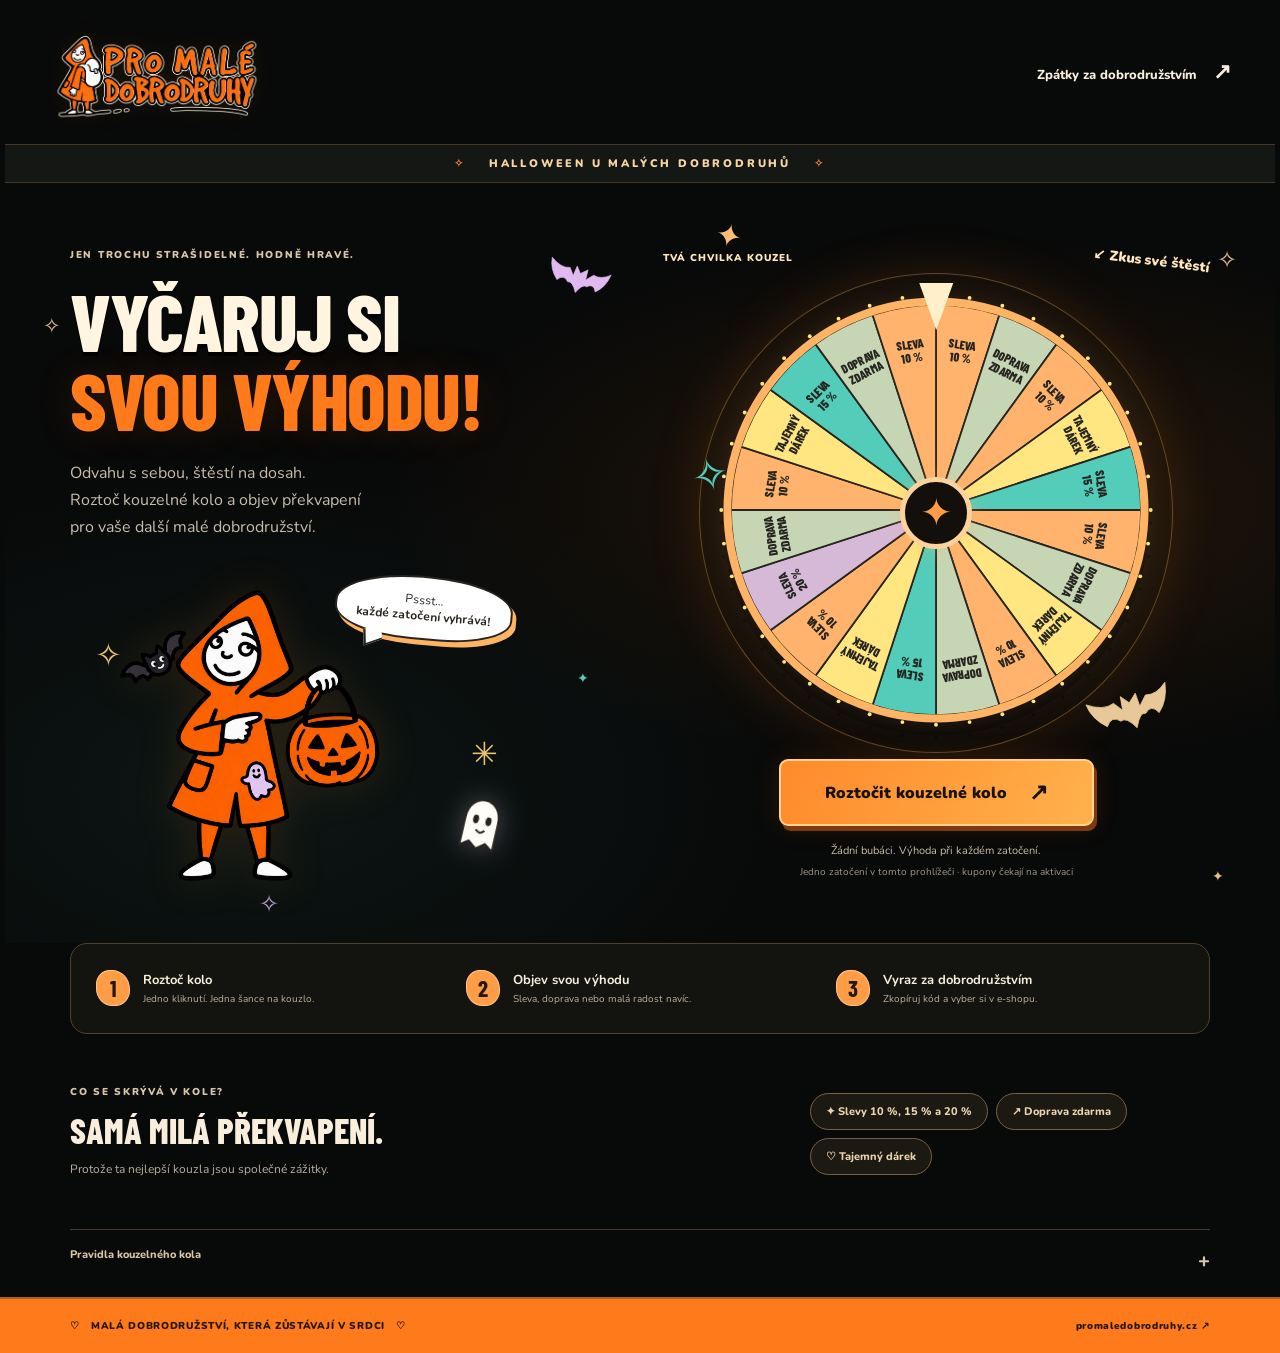
==== index.html @ 4b4ae905 "Publish Halloween wheel with fixed reward codes and midnight design" ====
<!doctype html><html lang="cs"><head><meta charset="utf-8"><meta name="viewport" content="width=device-width,initial-scale=1"><meta name="theme-color" content="#ff7a1a"><title>Halloweenské kolo | Pro malé dobrodruhy</title><meta name="description" content="Malé zatočení, velké dobrodružství. Vyzkoušejte halloweenské kolo pro malé dobrodruhy."><link rel="stylesheet" href="style.css"></head><body>
<svg width="0" height="0" class="symbols" aria-hidden="true"><defs><symbol id="pumpkin" viewBox="0 0 160 140"><path d="M78 29q-8-19 6-24l10 6-9 21" fill="#7dbf6a"/><path d="M80 35C12 4-14 119 49 128q30 15 63-1c67-15 41-124-32-92Z" fill="#ff7a1a"/><path d="M65 34c-30 13-29 76-8 94M93 34c27 15 28 75 9 94M78 34v96" fill="none"/><path d="m35 73 15-18 9 22Zm64 4 13-22 13 18ZM47 94l18 7 12-9 13 10 22-8q-29 40-65 0Z" fill="#252420" stroke-width="3"/></symbol><symbol id="bat" viewBox="0 0 120 65"><path d="M7 9q20 14 35 8l9 12 2-18 9 11 11-10 1 18 11-12q14 4 29-9-3 23-18 36-7-14-17-4-7-4-16 15-10-18-18-14-10-11-19 2Q9 29 7 9Z" fill="currentColor" stroke="currentColor"/></symbol><symbol id="ghost" viewBox="0 0 100 120"><path d="M16 106V49C16-7 84-7 84 49v57l-17-12-17 13-17-13Z" fill="#fffdf7"/><ellipse cx="38" cy="48" rx="4" ry="7" fill="#24231f"/><ellipse cx="64" cy="48" rx="4" ry="7" fill="#24231f"/><path d="M42 69q10 10 18-1" fill="none"/></symbol></defs></svg>
<header><a class="brand" href="#" aria-label="Pro malé dobrodruhy"><img class="brand-logo" src="logo-transparent.png" alt="Pro malé dobrodruhy" width="368" height="180"></a><a class="shop-link" href="https://www.promaledobrodruhy.cz/" target="_blank" rel="noopener">Zpátky za dobrodružstvím <span>↗</span></a></header>
<main><div class="season"><span>✧</span> HALLOWEEN U MALÝCH DOBRODRUHŮ <span>✧</span></div><section class="hero"><div class="midnight-stars" aria-hidden="true"><span>✧</span><span>✦</span><span>✧</span><span>✦</span><span>✧</span></div><div class="intro"><div class="eyebrow">JEN TROCHU STRAŠIDELNÉ. HODNĚ HRAVÉ.</div><h1>Vyčaruj si<br><span>svou výhodu!</span><svg class="bat title-bat"><use href="#bat"/></svg></h1><p class="lead">Odvahu s sebou, štěstí na dosah.<br>Roztoč kouzelné kolo a objev překvapení<br class="desktop"> pro vaše další malé dobrodružství.</p><div class="mascot-scene halloween-scene"><div class="speech">Pssst…<br><b>každé zatočení vyhrává!</b></div><img class="mascot halloween" src="dobrodruh-halloween.png" alt="Halloweenský dobrodruh v oranžovém kabátku se špičatou kapucí, dýňovou lucernou a malým netopýrem"><svg class="pumpkin p1"><use href="#pumpkin"/></svg><svg class="ghost"><use href="#ghost"/></svg><span class="spark s1">✧</span><span class="spark s2">✳</span></div></div>
<div class="game"><div class="game-top"><span>TVÁ CHVILKA KOUZEL</span><span>↙ Zkus své štěstí</span></div><div class="wheel-wrap"><div class="pointer" aria-hidden="true"></div><svg id="wheel" viewBox="0 0 500 500" role="img" aria-label="Kolo výhod: sleva 10 procent, doprava zdarma, tajemný dárek, sleva 15 procent a sleva 20 procent"></svg><div class="hub" aria-hidden="true">✦</div><svg class="bat wheel-bat"><use href="#bat"/></svg></div><button id="spin" class="primary">Roztočit kouzelné kolo <span>↗</span></button><button id="view-result" class="view-result" hidden>Zobrazit mou výhodu a kód ↗</button><p class="game-note">Žádní bubáci. Výhoda při každém zatočení.</p><p class="demo-label">Jedno zatočení v tomto prohlížeči · kupony čekají na aktivaci</p></div></section>
<section class="steps" aria-label="Jak to funguje"><div><span class="number">1</span><p><b>Roztoč kolo</b><br>Jedno kliknutí. Jedna šance na kouzlo.</p></div><div><span class="number">2</span><p><b>Objev svou výhodu</b><br>Sleva, doprava nebo malá radost navíc.</p></div><div><span class="number">3</span><p><b>Vyraz za dobrodružstvím</b><br>Zkopíruj kód a vyber si v e-shopu.</p></div></section>
<section class="details"><div><span class="eyebrow">CO SE SKRÝVÁ V KOLE?</span><h2>Samá milá překvapení.</h2><p>Protože ta nejlepší kouzla jsou společné zážitky.</p></div><div class="rewards"><span>✦ Slevy 10 %, 15 % a 20 %</span><span>↗ Doprava zdarma</span><span>♡ Tajemný dárek</span></div></section><details><summary>Pravidla kouzelného kola <span>+</span></summary><div class="rules"><p>Toto je funkční ukázka připravované kampaně. Ukázkové kódy nejsou aktivované v e-shopu. Každá výhoda má jeden pevný kód společný pro všechny, kteří ji vytočí. Po zatočení se kolo uzamkne v tomto prohlížeči. Vymazání dat nebo jiný prohlížeč tento limit obejde; pro limit na příjemce emailu je nutné napojit jedinečné pozvánky.</p><p>Navržená akce: losování 31. 10. 2026, uplatnění do 2. 11. 2026, 23:59 (čas v Praze). Sleva 10 % od 800 Kč (šance 35 %), doprava od 700 Kč (25 %), dárek od 1 000 Kč (20 %), sleva 15 % od 1 200 Kč (15 %), sleva 20 % od 1 500 Kč s maximální slevou 500 Kč (5 %). Výhody nelze kombinovat. Podmínky a dostupnost dárku je nutné před spuštěním potvrdit.</p></div></details></main>
<footer><span>♡ &nbsp; MALÁ DOBRODRUŽSTVÍ, KTERÁ ZŮSTÁVAJÍ V SRDCI &nbsp; ♡</span><a href="https://www.promaledobrodruhy.cz/" target="_blank" rel="noopener">promaledobrodruhy.cz ↗</a></footer>
<dialog id="result"><button id="close" class="close" aria-label="Zavřít">×</button><span class="eyebrow">ABRAKADABRA… JE TO TVOJE!</span><h2 id="result-title"></h2><p id="condition"></p><div class="code-box"><span id="code"></span><button id="copy">Zkopírovat</button></div><p id="copy-status" role="status"></p><a class="primary" href="https://www.promaledobrodruhy.cz/" target="_blank" rel="noopener">Vybrat si dobrodružství ↗</a><p class="modal-note">Pevný kód · před uplatněním musí být aktivován v e-shopu.<br>Navržená platnost do 2. 11. 2026, 23:59.</p></dialog><script src="app.js"></script></body></html>
---- style.css ----
@import url('https://fonts.googleapis.com/css2?family=Barlow+Condensed:wght@600;700;800;900&family=Nunito:wght@400;600;700;800;900&display=swap');
:root{--ink:#262520;--orange:#ff7a1a;--cream:#fffdf7;--green:#c6d6b5}*{box-sizing:border-box}body{margin:0;background:var(--cream);color:var(--ink);font-family:Nunito,Arial,sans-serif}a{color:inherit;text-decoration:none}button{font:inherit;cursor:pointer}button:focus-visible,a:focus-visible,summary:focus-visible{outline:3px solid #40868c;outline-offset:5px}header{max-width:1270px;margin:auto;padding:25px 44px;display:flex;justify-content:space-between;align-items:center}.brand{display:flex;gap:10px;align-items:center;font:900 25px/.92 'Barlow Condensed',sans-serif;letter-spacing:.4px}.brand>img{width:43px;height:65px;object-fit:cover;mix-blend-mode:multiply}.brand-line{display:block;font:700 7px Nunito;letter-spacing:1.2px;margin-top:9px}.shop-link{font-size:13px;font-weight:800}.shop-link span{font-size:22px;padding-left:12px}.season{border-top:1.5px solid var(--ink);border-bottom:1.5px solid var(--ink);text-align:center;padding:11px;font-size:11px;letter-spacing:2px;font-weight:900;background:#f8f1dc}.season span{color:#d97423;margin:0 17px}main{max-width:1270px;margin:auto}.hero{display:grid;grid-template-columns:1fr 1fr;gap:45px;padding:58px 65px 25px}.eyebrow{font-size:10px;letter-spacing:1.7px;font-weight:900}h1{font:800 clamp(52px,5.9vw,80px)/.98 'Barlow Condensed',Impact,sans-serif;text-transform:uppercase;letter-spacing:-1.5px;margin:18px 0 22px;position:relative}h1>span{color:var(--orange)}.lead{font-size:16px;line-height:1.7;color:#625e54}.bat{width:90px;height:50px;color:var(--ink)}.title-bat{position:absolute;right:6px;top:-26px;transform:rotate(17deg);width:69px}.mascot-scene{height:270px;position:relative;max-width:440px}.mascot{position:absolute;left:65px;bottom:0;width:235px;mix-blend-mode:multiply}.speech{position:absolute;right:-4px;top:6px;z-index:1;background:white;border:2px solid var(--ink);padding:14px 20px;border-radius:48% 48% 40% 44%;font-size:12px;transform:rotate(5deg);text-align:center}.speech:after{content:'';position:absolute;width:14px;height:17px;border-left:2px solid;border-bottom:2px solid;bottom:-10px;left:30px;background:white;transform:skew(-25deg) rotate(-30deg)}.pumpkin{stroke:var(--ink);stroke-width:5;stroke-linejoin:round;stroke-linecap:round}.p1{position:absolute;width:100px;height:95px;bottom:5px;left:10px;transform:rotate(-9deg)}.ghost{position:absolute;right:9px;bottom:25px;width:67px;height:84px;stroke:var(--ink);stroke-width:4;transform:rotate(13deg)}.spark{position:absolute;font-size:32px}.s1{left:25px;top:25px;color:#b57428}.s2{right:12px;top:115px;color:#819c64}.game{position:relative;text-align:center;padding-top:3px}.game-top{display:flex;justify-content:space-between;font-size:10px;letter-spacing:1px;font-weight:900}.game-top span:last-child{font-size:14px;letter-spacing:0;transform:rotate(7deg)}.wheel-wrap{position:relative;width:min(100%,440px);margin:20px auto 23px;aspect-ratio:1}#wheel{width:100%;height:100%;filter:drop-shadow(0 8px 0 #26252018);transition:transform 5s cubic-bezier(.13,.65,.14,1)}.pointer{position:absolute;top:-7px;left:calc(50% - 17px);width:34px;height:47px;background:var(--ink);clip-path:polygon(0 0,100% 0,50% 100%);z-index:3}.hub{position:absolute;left:calc(50% - 36px);top:calc(50% - 36px);width:72px;height:72px;background:var(--cream);border:5px solid var(--ink);border-radius:50%;display:grid;place-items:center;font-size:39px;box-shadow:0 3px 0 #26252033}.wheel-bat{position:absolute;bottom:0;right:-20px;width:92px;transform:rotate(-16deg)}.primary{display:flex;align-items:center;justify-content:center;gap:22px;background:var(--orange);border:2px solid var(--ink);border-radius:9px;box-shadow:3px 4px 0 var(--ink);padding:16px 24px;font-weight:900;font-size:16px;transition:transform .15s,box-shadow .15s}.game>.primary{margin:auto;min-width:315px}.primary:hover{transform:translate(-1px,-2px);box-shadow:4px 6px 0 var(--ink)}.primary:disabled{opacity:.7;cursor:wait}.primary span{font-size:23px}.game-note{font-size:11px;margin:17px 0 7px;color:#686256}.demo-label{font-size:10px;color:#857d6d;margin:0}.steps{display:grid;grid-template-columns:repeat(3,1fr);border-top:1.5px dashed #bab19c;border-bottom:1.5px dashed #bab19c;margin:30px 65px 0;padding:25px 0;gap:22px}.steps>div{display:flex;align-items:center;gap:13px}.number{width:34px;height:36px;flex-shrink:0;background:#f6e6b6;border:1.7px solid var(--ink);border-radius:40% 53% 43% 48%;display:grid;place-items:center;font:700 23px 'Barlow Condensed'}.steps p{font-size:10px;line-height:1.7;margin:0;color:#6c6558}.steps b{font-size:13px;color:var(--ink)}.details{display:flex;align-items:center;justify-content:space-between;gap:30px;padding:40px 65px 30px}h2{font:800 35px/1.1 'Barlow Condensed',sans-serif;margin:10px 0;text-transform:uppercase}.details p{font-size:12px;color:#766c5d}.rewards{display:flex;flex-wrap:wrap;gap:8px;max-width:400px}.rewards span{border:1.5px solid #d5ccba;border-radius:30px;padding:10px 15px;font-size:11px;font-weight:800;background:#f8f2e5}details{margin:0 65px 35px;border-top:1px solid #ddd4c3}summary{padding-top:17px;font-size:11px;cursor:pointer;font-weight:800;list-style:none}summary span{float:right;font-size:20px}.rules{font-size:12px;line-height:1.8;max-width:950px;color:#686052}.text-button{background:none;border:0;padding:0;text-decoration:underline;font-size:12px;color:var(--ink)}footer{background:var(--orange);border-top:2px solid var(--ink);padding:20px max(25px,calc((100vw - 1140px)/2));display:flex;justify-content:space-between;gap:25px;font-size:10px;font-weight:900;letter-spacing:.7px}.symbols{position:absolute}dialog{width:min(92vw,490px);background:var(--cream);border:3px solid var(--ink);border-radius:20px;box-shadow:7px 8px 0 var(--orange);text-align:center;padding:45px 28px 25px;color:var(--ink)}dialog::backdrop{background:#262520aa;backdrop-filter:blur(4px)}.close{position:absolute;right:15px;top:9px;border:0;background:none;font-size:29px}dialog h2{font-size:46px;color:#d65e13}dialog p{font-size:13px;line-height:1.6}.code-box{display:flex;gap:8px;align-items:center;justify-content:space-between;border:2px dashed #9d947e;background:#f5ecd8;padding:14px;border-radius:8px;margin-top:20px}#code{font-weight:900;font-size:16px;letter-spacing:.5px}.code-box button{border:0;background:var(--ink);color:white;padding:9px;border-radius:5px;font-size:11px}#copy-status{min-height:20px;font-size:11px}dialog .primary{font-size:14px}.modal-note{color:#8b806e;font-size:10px!important;margin:19px 0 0}@media(prefers-reduced-motion:reduce){#wheel{transition-duration:.1s}*{scroll-behavior:auto}}@media(min-width:1450px){.hero{padding-top:70px}}@media(max-width:800px){header{padding:18px 20px}.brand{font-size:21px}.shop-link{font-size:10px;max-width:120px;text-align:right}.season{font-size:8px;letter-spacing:1px}.season span{margin:0 7px}.hero{grid-template-columns:1fr;padding:34px 23px 15px;gap:10px}.intro{text-align:center}.eyebrow{font-size:9px}h1{font-size:62px;max-width:400px;margin:17px auto}.title-bat{right:-2px}.lead{font-size:14px}.mascot-scene{height:190px;width:300px;margin:auto}.mascot{width:170px;left:55px}.speech{font-size:9px;padding:12px;right:-7px;top:2px}.p1{width:72px;height:70px;left:16px}.ghost{width:47px;height:60px;right:10px;bottom:10px}.s1{font-size:25px;left:20px;top:20px}.s2{top:110px;font-size:22px}.game{max-width:460px;width:100%;margin:auto;padding-top:20px}.wheel-wrap{max-width:370px;margin-top:23px}.game-top{font-size:9px}.wheel-bat{right:-4px;width:70px}.game>.primary{min-width:0;width:90%;font-size:14px}.steps{margin:30px 23px 0;grid-template-columns:1fr;gap:20px;padding:25px 12px}.steps p{font-size:12px}.steps b{font-size:14px}.details{padding:30px 25px;display:block}.rewards{margin-top:20px}details{margin:0 25px 30px}footer{display:block;text-align:center;font-size:9px;line-height:1.8}footer a{display:block;margin-top:10px}}

/* Halloween after dark */
:root{--ink:#f8eedb;--cream:#101010;--orange:#ff7a1a}
body{background:#101010;color:#f8eedb}header{background:#101010}.brand>img{mix-blend-mode:normal;border-radius:8px;background:white}.brand-line{color:#b7ad9d}.season{background:#1c1813;border-color:#50402d;color:#f8d6a1}.lead{color:#c8bdab}.bat{color:#e8c896}.eyebrow{color:#d7c6aa}.hero{position:relative}.intro h1{color:#fff5e1}.title-bat{color:#dfb9ef}.mascot{mix-blend-mode:normal;border-radius:48%;background:#fffdf7}.speech{color:#28231d;border-color:#28231d}.ghost{stroke:#28231d}.spark{color:#e9c471}.primary{color:#19130d;border-color:#ffb465;box-shadow:3px 4px 0 #7d3d13}.primary:hover{box-shadow:4px 6px 0 #7d3d13}.primary:disabled{background:#3b3026;color:#e8cbaa;border-color:#74604d;box-shadow:none;cursor:default;opacity:1;font-size:13px}.pointer{background:#fff0cb;filter:drop-shadow(0 3px 2px black)}.hub{background:#201a13;border-color:#ffd19b;color:#ff9d46}.game-note{color:#c9bba6}.demo-label{color:#9f968a}.steps{border-color:#554b3e}.steps p{color:#bcb09d}.steps b{color:#f8eedb}.number{background:#342516;border-color:#a87a43;color:#ffb66e}.details p{color:#baae9b}.rewards span{background:#221b13;border-color:#675038;color:#ead3b0}details{border-color:#443a2e}.rules{color:#c3b5a1}summary{color:#d9c6a7}footer{color:#25180f;border-top-color:#ae5c20}dialog{background:#1d1915;color:#fff0db;border-color:#c3894b}dialog h2{color:#ff9d46}.code-box{background:#302419;border-color:#bd8d51;color:#ffdfb3}.code-box button{background:#f4c58c;color:#2a1d10}.modal-note{color:#c1b19c!important}.close{color:#f8eedb}.view-result{display:block;margin:18px auto 4px;color:#ffbd76;border:0;background:none;text-decoration:underline;font-weight:800;font-size:13px}.view-result[hidden]{display:none}
.mascot.halloween{background:none;border-radius:0;width:270px;left:45px;bottom:-6px}.halloween-scene .p1{display:none}.halloween-scene .speech{right:-12px;top:0}.halloween-scene .ghost{right:-8px;bottom:6px;width:49px}.halloween-scene .spark{z-index:1}@media(max-width:800px){.mascot.halloween{width:205px;left:30px;bottom:-13px}.halloween-scene .speech{right:-13px;top:-4px}.halloween-scene .ghost{right:-3px;width:40px}}

/* Original supplied brand logo and reference turquoise (sRGB). */
.brand{display:block;line-height:0;flex-shrink:0}.brand>img.brand-logo{display:block;width:235px;height:auto;object-fit:contain;mix-blend-mode:normal;border-radius:0;background:white}button:focus-visible,a:focus-visible,summary:focus-visible{outline-color:#53ccb9}@media(max-width:800px){.brand>img.brand-logo{width:175px}}@media(max-width:380px){.brand>img.brand-logo{width:150px}}
/* Midnight magic: illuminated carnival wheel and storybook stage. */
body{background:#080909}header{background:transparent;padding-top:20px;padding-bottom:20px}.season{background:#141713;border-color:#453725;letter-spacing:2.8px}.hero{padding-top:65px;padding-bottom:50px;background:radial-gradient(ellipse at 77% 42%,#ff85151c,transparent 43%),radial-gradient(ellipse at 19% 80%,#53ccb910,transparent 39%)}.hero::before{content:'✦';position:absolute;right:42%;top:32px;color:#ffbd76;font-size:32px;transform:rotate(15deg);pointer-events:none}.intro h1{font-size:clamp(60px,6.3vw,86px);text-shadow:0 4px 0 #000}h1>span{text-shadow:0 0 40px #ff7a1a25}.lead{font-size:16px}.wheel-wrap::before{content:'';position:absolute;inset:-17px;border:1px solid #ffba6355;border-radius:50%;box-shadow:0 0 55px #ff7a1a24,inset 0 0 30px #ff7a1a12;pointer-events:none}.wheel-wrap::after{content:'✧';position:absolute;left:-24px;top:35%;color:#53ccb9;font-size:45px;transform:rotate(-15deg);pointer-events:none}#wheel{filter:drop-shadow(0 0 15px #ffb4652c) drop-shadow(0 13px 0 #0007)}.hub{background:#13100c;box-shadow:0 0 24px #ffb46555}.primary:not(:disabled){background:linear-gradient(110deg,#ff8b2b,#ffb14c);border-color:#ffd18d;box-shadow:3px 5px 0 #7f390e,0 0 28px #ff7a1a22}.primary:not(:disabled):hover{box-shadow:3px 6px 0 #7f390e,0 0 40px #ff7a1a55}.game-top{color:#ffe6bd}.mascot-scene{height:335px;margin-top:15px}.mascot.halloween{width:335px;left:22px;bottom:-12px;filter:drop-shadow(0 0 20px #ff8b1820)}.halloween-scene .speech{right:-3px;top:18px;box-shadow:4px 5px 0 #ffb465}.halloween-scene .ghost{right:5px;bottom:25px;filter:drop-shadow(0 0 12px #e9dbfb44)}.s1{top:76px}.s2{top:175px}.steps{margin-top:0;background:#13130f;border:1px solid #52412c;border-radius:17px;padding:25px}.number{background:#ff9d46;color:#21170d;border-color:#ffc682}.details{padding-top:45px;padding-bottom:40px}.rewards span{border-color:#796044;background:#1c1913}.moon{position:absolute;right:9px;top:115px;width:70px;height:70px;border-radius:50%;background:#ffe7a4;box-shadow:0 0 45px #ffe4a227;opacity:.8;z-index:-1}.midnight-stars{position:absolute;inset:0;pointer-events:none;overflow:hidden}.midnight-stars span{position:absolute;color:#e7c18b;font-size:14px}.midnight-stars span:nth-child(1){top:17%;left:3%;font-size:21px}.midnight-stars span:nth-child(2){top:64%;left:45%;color:#53ccb9}.midnight-stars span:nth-child(3){top:8%;right:3%;font-size:24px}.midnight-stars span:nth-child(4){top:90%;right:4%}.midnight-stars span:nth-child(5){bottom:3%;left:20%;color:#b99ed5;font-size:24px}.brand>img.brand-logo{background:transparent;width:255px;height:104px;object-fit:contain;object-position:left center;filter:drop-shadow(0 0 10px #ff9c1812)}
@media(max-width:800px){header{padding:14px 20px}.brand>img.brand-logo{width:190px;height:78px}.hero{padding-top:35px;padding-bottom:30px}.intro h1{font-size:62px}.mascot-scene{height:260px;max-width:330px;margin-top:15px}.mascot.halloween{width:270px;left:10px;bottom:-8px}.halloween-scene .speech{top:12px;right:-10px}.halloween-scene .ghost{bottom:20px}.game{padding:25px 5px 0}.wheel-wrap{width:calc(100% - 24px)}.hero::before{display:none}.steps{padding:23px;border-radius:14px}.season{font-size:8px;letter-spacing:1.2px}.moon{right:5px;top:50px;width:45px;height:45px}.wheel-wrap::before{inset:-10px}.wheel-wrap::after{left:-14px;font-size:29px}}@media(max-width:380px){.brand>img.brand-logo{width:155px;height:67px}.intro h1{font-size:54px}}
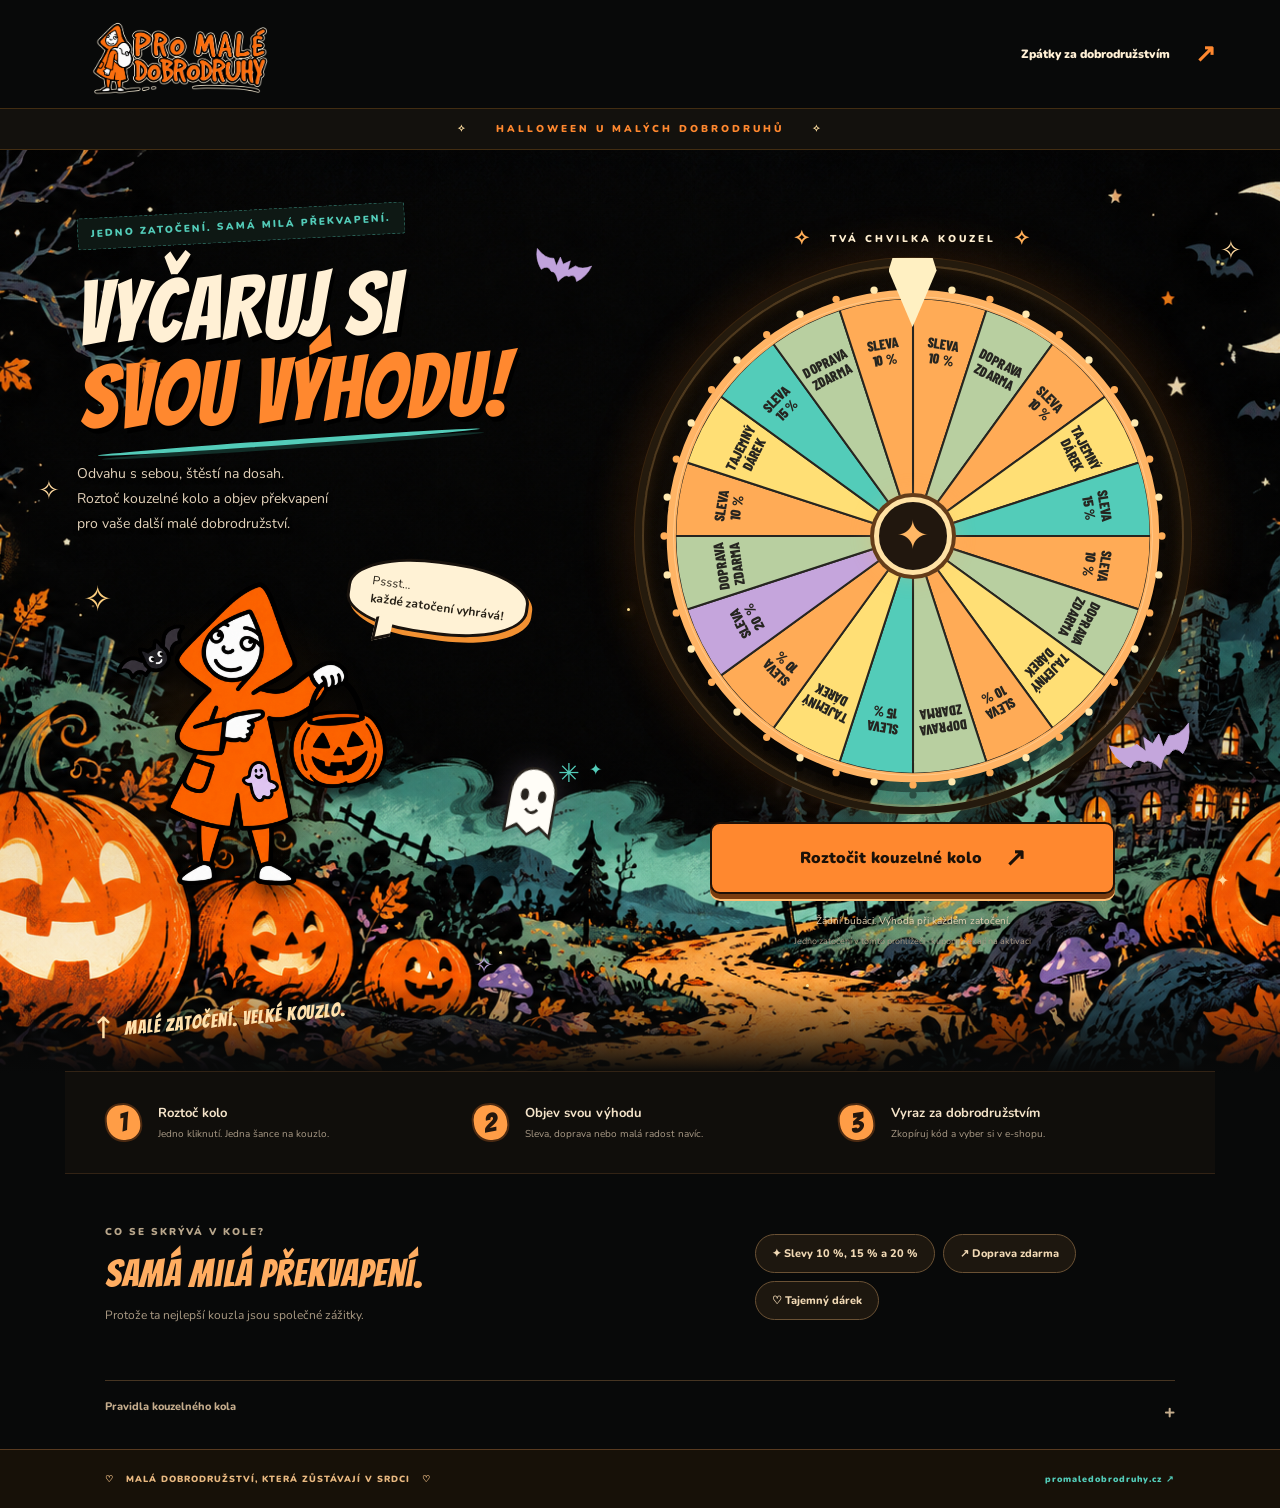
==== commit 3654019e: "Add illustrated Halloween forest and poster design" ====
--- a/index.html
+++ b/index.html
@@ -1,7 +1,7 @@
-<!doctype html><html lang="cs"><head><meta charset="utf-8"><meta name="viewport" content="width=device-width,initial-scale=1"><meta name="theme-color" content="#ff7a1a"><title>Halloweenské kolo | Pro malé dobrodruhy</title><meta name="description" content="Malé zatočení, velké dobrodružství. Vyzkoušejte halloweenské kolo pro malé dobrodruhy."><link rel="stylesheet" href="style.css"></head><body>
+<!doctype html><html lang="cs"><head><meta charset="utf-8"><meta name="viewport" content="width=device-width,initial-scale=1"><meta name="theme-color" content="#080909"><title>Halloweenské kolo | Pro malé dobrodruhy</title><meta name="description" content="Malé zatočení, velké dobrodružství. Vyzkoušejte halloweenské kolo pro malé dobrodruhy."><link rel="stylesheet" href="style.css"></head><body>
 <svg width="0" height="0" class="symbols" aria-hidden="true"><defs><symbol id="pumpkin" viewBox="0 0 160 140"><path d="M78 29q-8-19 6-24l10 6-9 21" fill="#7dbf6a"/><path d="M80 35C12 4-14 119 49 128q30 15 63-1c67-15 41-124-32-92Z" fill="#ff7a1a"/><path d="M65 34c-30 13-29 76-8 94M93 34c27 15 28 75 9 94M78 34v96" fill="none"/><path d="m35 73 15-18 9 22Zm64 4 13-22 13 18ZM47 94l18 7 12-9 13 10 22-8q-29 40-65 0Z" fill="#252420" stroke-width="3"/></symbol><symbol id="bat" viewBox="0 0 120 65"><path d="M7 9q20 14 35 8l9 12 2-18 9 11 11-10 1 18 11-12q14 4 29-9-3 23-18 36-7-14-17-4-7-4-16 15-10-18-18-14-10-11-19 2Q9 29 7 9Z" fill="currentColor" stroke="currentColor"/></symbol><symbol id="ghost" viewBox="0 0 100 120"><path d="M16 106V49C16-7 84-7 84 49v57l-17-12-17 13-17-13Z" fill="#fffdf7"/><ellipse cx="38" cy="48" rx="4" ry="7" fill="#24231f"/><ellipse cx="64" cy="48" rx="4" ry="7" fill="#24231f"/><path d="M42 69q10 10 18-1" fill="none"/></symbol></defs></svg>
 <header><a class="brand" href="#" aria-label="Pro malé dobrodruhy"><img class="brand-logo" src="logo-transparent.png" alt="Pro malé dobrodruhy" width="368" height="180"></a><a class="shop-link" href="https://www.promaledobrodruhy.cz/" target="_blank" rel="noopener">Zpátky za dobrodružstvím <span>↗</span></a></header>
-<main><div class="season"><span>✧</span> HALLOWEEN U MALÝCH DOBRODRUHŮ <span>✧</span></div><section class="hero"><div class="midnight-stars" aria-hidden="true"><span>✧</span><span>✦</span><span>✧</span><span>✦</span><span>✧</span></div><div class="intro"><div class="eyebrow">JEN TROCHU STRAŠIDELNÉ. HODNĚ HRAVÉ.</div><h1>Vyčaruj si<br><span>svou výhodu!</span><svg class="bat title-bat"><use href="#bat"/></svg></h1><p class="lead">Odvahu s sebou, štěstí na dosah.<br>Roztoč kouzelné kolo a objev překvapení<br class="desktop"> pro vaše další malé dobrodružství.</p><div class="mascot-scene halloween-scene"><div class="speech">Pssst…<br><b>každé zatočení vyhrává!</b></div><img class="mascot halloween" src="dobrodruh-halloween.png" alt="Halloweenský dobrodruh v oranžovém kabátku se špičatou kapucí, dýňovou lucernou a malým netopýrem"><svg class="pumpkin p1"><use href="#pumpkin"/></svg><svg class="ghost"><use href="#ghost"/></svg><span class="spark s1">✧</span><span class="spark s2">✳</span></div></div>
+<main><div class="season"><span>✧</span> HALLOWEEN U MALÝCH DOBRODRUHŮ <span>✧</span></div><section class="hero"><div class="midnight-stars" aria-hidden="true"><span>✧</span><span>✦</span><span>✧</span><span>✦</span><span>✧</span></div><div class="fireflies" aria-hidden="true"><i style="--x:8%;--y:62%;--d:-1s"></i><i style="--x:24%;--y:38%;--d:-4s"></i><i style="--x:39%;--y:78%;--d:-2s"></i><i style="--x:49%;--y:16%;--d:-5s"></i><i style="--x:63%;--y:84%;--d:-3s"></i><i style="--x:84%;--y:64%;--d:-6s"></i><i style="--x:92%;--y:27%;--d:-1s"></i><i style="--x:14%;--y:90%;--d:-7s"></i></div><div class="stage-note" aria-hidden="true">Malé zatočení. Velké kouzlo.</div><div class="intro"><div class="eyebrow">JEDNO ZATOČENÍ. SAMÁ MILÁ PŘEKVAPENÍ.</div><h1>Vyčaruj si<br><span>svou výhodu!</span><svg class="bat title-bat"><use href="#bat"/></svg></h1><p class="lead">Odvahu s sebou, štěstí na dosah.<br>Roztoč kouzelné kolo a objev překvapení<br class="desktop"> pro vaše další malé dobrodružství.</p><div class="mascot-scene halloween-scene"><div class="speech">Pssst…<br><b>každé zatočení vyhrává!</b></div><img class="mascot halloween" src="dobrodruh-halloween.png" alt="Halloweenský dobrodruh v oranžovém kabátku se špičatou kapucí, dýňovou lucernou a malým netopýrem"><svg class="pumpkin p1"><use href="#pumpkin"/></svg><svg class="ghost"><use href="#ghost"/></svg><span class="spark s1">✧</span><span class="spark s2">✳</span></div></div>
 <div class="game"><div class="game-top"><span>TVÁ CHVILKA KOUZEL</span><span>↙ Zkus své štěstí</span></div><div class="wheel-wrap"><div class="pointer" aria-hidden="true"></div><svg id="wheel" viewBox="0 0 500 500" role="img" aria-label="Kolo výhod: sleva 10 procent, doprava zdarma, tajemný dárek, sleva 15 procent a sleva 20 procent"></svg><div class="hub" aria-hidden="true">✦</div><svg class="bat wheel-bat"><use href="#bat"/></svg></div><button id="spin" class="primary">Roztočit kouzelné kolo <span>↗</span></button><button id="view-result" class="view-result" hidden>Zobrazit mou výhodu a kód ↗</button><p class="game-note">Žádní bubáci. Výhoda při každém zatočení.</p><p class="demo-label">Jedno zatočení v tomto prohlížeči · kupony čekají na aktivaci</p></div></section>
 <section class="steps" aria-label="Jak to funguje"><div><span class="number">1</span><p><b>Roztoč kolo</b><br>Jedno kliknutí. Jedna šance na kouzlo.</p></div><div><span class="number">2</span><p><b>Objev svou výhodu</b><br>Sleva, doprava nebo malá radost navíc.</p></div><div><span class="number">3</span><p><b>Vyraz za dobrodružstvím</b><br>Zkopíruj kód a vyber si v e-shopu.</p></div></section>
 <section class="details"><div><span class="eyebrow">CO SE SKRÝVÁ V KOLE?</span><h2>Samá milá překvapení.</h2><p>Protože ta nejlepší kouzla jsou společné zážitky.</p></div><div class="rewards"><span>✦ Slevy 10 %, 15 % a 20 %</span><span>↗ Doprava zdarma</span><span>♡ Tajemný dárek</span></div></section><details><summary>Pravidla kouzelného kola <span>+</span></summary><div class="rules"><p>Toto je funkční ukázka připravované kampaně. Ukázkové kódy nejsou aktivované v e-shopu. Každá výhoda má jeden pevný kód společný pro všechny, kteří ji vytočí. Po zatočení se kolo uzamkne v tomto prohlížeči. Vymazání dat nebo jiný prohlížeč tento limit obejde; pro limit na příjemce emailu je nutné napojit jedinečné pozvánky.</p><p>Navržená akce: losování 31. 10. 2026, uplatnění do 2. 11. 2026, 23:59 (čas v Praze). Sleva 10 % od 800 Kč (šance 35 %), doprava od 700 Kč (25 %), dárek od 1 000 Kč (20 %), sleva 15 % od 1 200 Kč (15 %), sleva 20 % od 1 500 Kč s maximální slevou 500 Kč (5 %). Výhody nelze kombinovat. Podmínky a dostupnost dárku je nutné před spuštěním potvrdit.</p></div></details></main>
--- a/style.css
+++ b/style.css
@@ -1,13 +1,7 @@
-@import url('https://fonts.googleapis.com/css2?family=Barlow+Condensed:wght@600;700;800;900&family=Nunito:wght@400;600;700;800;900&display=swap');
-:root{--ink:#262520;--orange:#ff7a1a;--cream:#fffdf7;--green:#c6d6b5}*{box-sizing:border-box}body{margin:0;background:var(--cream);color:var(--ink);font-family:Nunito,Arial,sans-serif}a{color:inherit;text-decoration:none}button{font:inherit;cursor:pointer}button:focus-visible,a:focus-visible,summary:focus-visible{outline:3px solid #40868c;outline-offset:5px}header{max-width:1270px;margin:auto;padding:25px 44px;display:flex;justify-content:space-between;align-items:center}.brand{display:flex;gap:10px;align-items:center;font:900 25px/.92 'Barlow Condensed',sans-serif;letter-spacing:.4px}.brand>img{width:43px;height:65px;object-fit:cover;mix-blend-mode:multiply}.brand-line{display:block;font:700 7px Nunito;letter-spacing:1.2px;margin-top:9px}.shop-link{font-size:13px;font-weight:800}.shop-link span{font-size:22px;padding-left:12px}.season{border-top:1.5px solid var(--ink);border-bottom:1.5px solid var(--ink);text-align:center;padding:11px;font-size:11px;letter-spacing:2px;font-weight:900;background:#f8f1dc}.season span{color:#d97423;margin:0 17px}main{max-width:1270px;margin:auto}.hero{display:grid;grid-template-columns:1fr 1fr;gap:45px;padding:58px 65px 25px}.eyebrow{font-size:10px;letter-spacing:1.7px;font-weight:900}h1{font:800 clamp(52px,5.9vw,80px)/.98 'Barlow Condensed',Impact,sans-serif;text-transform:uppercase;letter-spacing:-1.5px;margin:18px 0 22px;position:relative}h1>span{color:var(--orange)}.lead{font-size:16px;line-height:1.7;color:#625e54}.bat{width:90px;height:50px;color:var(--ink)}.title-bat{position:absolute;right:6px;top:-26px;transform:rotate(17deg);width:69px}.mascot-scene{height:270px;position:relative;max-width:440px}.mascot{position:absolute;left:65px;bottom:0;width:235px;mix-blend-mode:multiply}.speech{position:absolute;right:-4px;top:6px;z-index:1;background:white;border:2px solid var(--ink);padding:14px 20px;border-radius:48% 48% 40% 44%;font-size:12px;transform:rotate(5deg);text-align:center}.speech:after{content:'';position:absolute;width:14px;height:17px;border-left:2px solid;border-bottom:2px solid;bottom:-10px;left:30px;background:white;transform:skew(-25deg) rotate(-30deg)}.pumpkin{stroke:var(--ink);stroke-width:5;stroke-linejoin:round;stroke-linecap:round}.p1{position:absolute;width:100px;height:95px;bottom:5px;left:10px;transform:rotate(-9deg)}.ghost{position:absolute;right:9px;bottom:25px;width:67px;height:84px;stroke:var(--ink);stroke-width:4;transform:rotate(13deg)}.spark{position:absolute;font-size:32px}.s1{left:25px;top:25px;color:#b57428}.s2{right:12px;top:115px;color:#819c64}.game{position:relative;text-align:center;padding-top:3px}.game-top{display:flex;justify-content:space-between;font-size:10px;letter-spacing:1px;font-weight:900}.game-top span:last-child{font-size:14px;letter-spacing:0;transform:rotate(7deg)}.wheel-wrap{position:relative;width:min(100%,440px);margin:20px auto 23px;aspect-ratio:1}#wheel{width:100%;height:100%;filter:drop-shadow(0 8px 0 #26252018);transition:transform 5s cubic-bezier(.13,.65,.14,1)}.pointer{position:absolute;top:-7px;left:calc(50% - 17px);width:34px;height:47px;background:var(--ink);clip-path:polygon(0 0,100% 0,50% 100%);z-index:3}.hub{position:absolute;left:calc(50% - 36px);top:calc(50% - 36px);width:72px;height:72px;background:var(--cream);border:5px solid var(--ink);border-radius:50%;display:grid;place-items:center;font-size:39px;box-shadow:0 3px 0 #26252033}.wheel-bat{position:absolute;bottom:0;right:-20px;width:92px;transform:rotate(-16deg)}.primary{display:flex;align-items:center;justify-content:center;gap:22px;background:var(--orange);border:2px solid var(--ink);border-radius:9px;box-shadow:3px 4px 0 var(--ink);padding:16px 24px;font-weight:900;font-size:16px;transition:transform .15s,box-shadow .15s}.game>.primary{margin:auto;min-width:315px}.primary:hover{transform:translate(-1px,-2px);box-shadow:4px 6px 0 var(--ink)}.primary:disabled{opacity:.7;cursor:wait}.primary span{font-size:23px}.game-note{font-size:11px;margin:17px 0 7px;color:#686256}.demo-label{font-size:10px;color:#857d6d;margin:0}.steps{display:grid;grid-template-columns:repeat(3,1fr);border-top:1.5px dashed #bab19c;border-bottom:1.5px dashed #bab19c;margin:30px 65px 0;padding:25px 0;gap:22px}.steps>div{display:flex;align-items:center;gap:13px}.number{width:34px;height:36px;flex-shrink:0;background:#f6e6b6;border:1.7px solid var(--ink);border-radius:40% 53% 43% 48%;display:grid;place-items:center;font:700 23px 'Barlow Condensed'}.steps p{font-size:10px;line-height:1.7;margin:0;color:#6c6558}.steps b{font-size:13px;color:var(--ink)}.details{display:flex;align-items:center;justify-content:space-between;gap:30px;padding:40px 65px 30px}h2{font:800 35px/1.1 'Barlow Condensed',sans-serif;margin:10px 0;text-transform:uppercase}.details p{font-size:12px;color:#766c5d}.rewards{display:flex;flex-wrap:wrap;gap:8px;max-width:400px}.rewards span{border:1.5px solid #d5ccba;border-radius:30px;padding:10px 15px;font-size:11px;font-weight:800;background:#f8f2e5}details{margin:0 65px 35px;border-top:1px solid #ddd4c3}summary{padding-top:17px;font-size:11px;cursor:pointer;font-weight:800;list-style:none}summary span{float:right;font-size:20px}.rules{font-size:12px;line-height:1.8;max-width:950px;color:#686052}.text-button{background:none;border:0;padding:0;text-decoration:underline;font-size:12px;color:var(--ink)}footer{background:var(--orange);border-top:2px solid var(--ink);padding:20px max(25px,calc((100vw - 1140px)/2));display:flex;justify-content:space-between;gap:25px;font-size:10px;font-weight:900;letter-spacing:.7px}.symbols{position:absolute}dialog{width:min(92vw,490px);background:var(--cream);border:3px solid var(--ink);border-radius:20px;box-shadow:7px 8px 0 var(--orange);text-align:center;padding:45px 28px 25px;color:var(--ink)}dialog::backdrop{background:#262520aa;backdrop-filter:blur(4px)}.close{position:absolute;right:15px;top:9px;border:0;background:none;font-size:29px}dialog h2{font-size:46px;color:#d65e13}dialog p{font-size:13px;line-height:1.6}.code-box{display:flex;gap:8px;align-items:center;justify-content:space-between;border:2px dashed #9d947e;background:#f5ecd8;padding:14px;border-radius:8px;margin-top:20px}#code{font-weight:900;font-size:16px;letter-spacing:.5px}.code-box button{border:0;background:var(--ink);color:white;padding:9px;border-radius:5px;font-size:11px}#copy-status{min-height:20px;font-size:11px}dialog .primary{font-size:14px}.modal-note{color:#8b806e;font-size:10px!important;margin:19px 0 0}@media(prefers-reduced-motion:reduce){#wheel{transition-duration:.1s}*{scroll-behavior:auto}}@media(min-width:1450px){.hero{padding-top:70px}}@media(max-width:800px){header{padding:18px 20px}.brand{font-size:21px}.shop-link{font-size:10px;max-width:120px;text-align:right}.season{font-size:8px;letter-spacing:1px}.season span{margin:0 7px}.hero{grid-template-columns:1fr;padding:34px 23px 15px;gap:10px}.intro{text-align:center}.eyebrow{font-size:9px}h1{font-size:62px;max-width:400px;margin:17px auto}.title-bat{right:-2px}.lead{font-size:14px}.mascot-scene{height:190px;width:300px;margin:auto}.mascot{width:170px;left:55px}.speech{font-size:9px;padding:12px;right:-7px;top:2px}.p1{width:72px;height:70px;left:16px}.ghost{width:47px;height:60px;right:10px;bottom:10px}.s1{font-size:25px;left:20px;top:20px}.s2{top:110px;font-size:22px}.game{max-width:460px;width:100%;margin:auto;padding-top:20px}.wheel-wrap{max-width:370px;margin-top:23px}.game-top{font-size:9px}.wheel-bat{right:-4px;width:70px}.game>.primary{min-width:0;width:90%;font-size:14px}.steps{margin:30px 23px 0;grid-template-columns:1fr;gap:20px;padding:25px 12px}.steps p{font-size:12px}.steps b{font-size:14px}.details{padding:30px 25px;display:block}.rewards{margin-top:20px}details{margin:0 25px 30px}footer{display:block;text-align:center;font-size:9px;line-height:1.8}footer a{display:block;margin-top:10px}}
-
-/* Halloween after dark */
-:root{--ink:#f8eedb;--cream:#101010;--orange:#ff7a1a}
-body{background:#101010;color:#f8eedb}header{background:#101010}.brand>img{mix-blend-mode:normal;border-radius:8px;background:white}.brand-line{color:#b7ad9d}.season{background:#1c1813;border-color:#50402d;color:#f8d6a1}.lead{color:#c8bdab}.bat{color:#e8c896}.eyebrow{color:#d7c6aa}.hero{position:relative}.intro h1{color:#fff5e1}.title-bat{color:#dfb9ef}.mascot{mix-blend-mode:normal;border-radius:48%;background:#fffdf7}.speech{color:#28231d;border-color:#28231d}.ghost{stroke:#28231d}.spark{color:#e9c471}.primary{color:#19130d;border-color:#ffb465;box-shadow:3px 4px 0 #7d3d13}.primary:hover{box-shadow:4px 6px 0 #7d3d13}.primary:disabled{background:#3b3026;color:#e8cbaa;border-color:#74604d;box-shadow:none;cursor:default;opacity:1;font-size:13px}.pointer{background:#fff0cb;filter:drop-shadow(0 3px 2px black)}.hub{background:#201a13;border-color:#ffd19b;color:#ff9d46}.game-note{color:#c9bba6}.demo-label{color:#9f968a}.steps{border-color:#554b3e}.steps p{color:#bcb09d}.steps b{color:#f8eedb}.number{background:#342516;border-color:#a87a43;color:#ffb66e}.details p{color:#baae9b}.rewards span{background:#221b13;border-color:#675038;color:#ead3b0}details{border-color:#443a2e}.rules{color:#c3b5a1}summary{color:#d9c6a7}footer{color:#25180f;border-top-color:#ae5c20}dialog{background:#1d1915;color:#fff0db;border-color:#c3894b}dialog h2{color:#ff9d46}.code-box{background:#302419;border-color:#bd8d51;color:#ffdfb3}.code-box button{background:#f4c58c;color:#2a1d10}.modal-note{color:#c1b19c!important}.close{color:#f8eedb}.view-result{display:block;margin:18px auto 4px;color:#ffbd76;border:0;background:none;text-decoration:underline;font-weight:800;font-size:13px}.view-result[hidden]{display:none}
-.mascot.halloween{background:none;border-radius:0;width:270px;left:45px;bottom:-6px}.halloween-scene .p1{display:none}.halloween-scene .speech{right:-12px;top:0}.halloween-scene .ghost{right:-8px;bottom:6px;width:49px}.halloween-scene .spark{z-index:1}@media(max-width:800px){.mascot.halloween{width:205px;left:30px;bottom:-13px}.halloween-scene .speech{right:-13px;top:-4px}.halloween-scene .ghost{right:-3px;width:40px}}
-
-/* Original supplied brand logo and reference turquoise (sRGB). */
-.brand{display:block;line-height:0;flex-shrink:0}.brand>img.brand-logo{display:block;width:235px;height:auto;object-fit:contain;mix-blend-mode:normal;border-radius:0;background:white}button:focus-visible,a:focus-visible,summary:focus-visible{outline-color:#53ccb9}@media(max-width:800px){.brand>img.brand-logo{width:175px}}@media(max-width:380px){.brand>img.brand-logo{width:150px}}
-/* Midnight magic: illuminated carnival wheel and storybook stage. */
-body{background:#080909}header{background:transparent;padding-top:20px;padding-bottom:20px}.season{background:#141713;border-color:#453725;letter-spacing:2.8px}.hero{padding-top:65px;padding-bottom:50px;background:radial-gradient(ellipse at 77% 42%,#ff85151c,transparent 43%),radial-gradient(ellipse at 19% 80%,#53ccb910,transparent 39%)}.hero::before{content:'✦';position:absolute;right:42%;top:32px;color:#ffbd76;font-size:32px;transform:rotate(15deg);pointer-events:none}.intro h1{font-size:clamp(60px,6.3vw,86px);text-shadow:0 4px 0 #000}h1>span{text-shadow:0 0 40px #ff7a1a25}.lead{font-size:16px}.wheel-wrap::before{content:'';position:absolute;inset:-17px;border:1px solid #ffba6355;border-radius:50%;box-shadow:0 0 55px #ff7a1a24,inset 0 0 30px #ff7a1a12;pointer-events:none}.wheel-wrap::after{content:'✧';position:absolute;left:-24px;top:35%;color:#53ccb9;font-size:45px;transform:rotate(-15deg);pointer-events:none}#wheel{filter:drop-shadow(0 0 15px #ffb4652c) drop-shadow(0 13px 0 #0007)}.hub{background:#13100c;box-shadow:0 0 24px #ffb46555}.primary:not(:disabled){background:linear-gradient(110deg,#ff8b2b,#ffb14c);border-color:#ffd18d;box-shadow:3px 5px 0 #7f390e,0 0 28px #ff7a1a22}.primary:not(:disabled):hover{box-shadow:3px 6px 0 #7f390e,0 0 40px #ff7a1a55}.game-top{color:#ffe6bd}.mascot-scene{height:335px;margin-top:15px}.mascot.halloween{width:335px;left:22px;bottom:-12px;filter:drop-shadow(0 0 20px #ff8b1820)}.halloween-scene .speech{right:-3px;top:18px;box-shadow:4px 5px 0 #ffb465}.halloween-scene .ghost{right:5px;bottom:25px;filter:drop-shadow(0 0 12px #e9dbfb44)}.s1{top:76px}.s2{top:175px}.steps{margin-top:0;background:#13130f;border:1px solid #52412c;border-radius:17px;padding:25px}.number{background:#ff9d46;color:#21170d;border-color:#ffc682}.details{padding-top:45px;padding-bottom:40px}.rewards span{border-color:#796044;background:#1c1913}.moon{position:absolute;right:9px;top:115px;width:70px;height:70px;border-radius:50%;background:#ffe7a4;box-shadow:0 0 45px #ffe4a227;opacity:.8;z-index:-1}.midnight-stars{position:absolute;inset:0;pointer-events:none;overflow:hidden}.midnight-stars span{position:absolute;color:#e7c18b;font-size:14px}.midnight-stars span:nth-child(1){top:17%;left:3%;font-size:21px}.midnight-stars span:nth-child(2){top:64%;left:45%;color:#53ccb9}.midnight-stars span:nth-child(3){top:8%;right:3%;font-size:24px}.midnight-stars span:nth-child(4){top:90%;right:4%}.midnight-stars span:nth-child(5){bottom:3%;left:20%;color:#b99ed5;font-size:24px}.brand>img.brand-logo{background:transparent;width:255px;height:104px;object-fit:contain;object-position:left center;filter:drop-shadow(0 0 10px #ff9c1812)}
-@media(max-width:800px){header{padding:14px 20px}.brand>img.brand-logo{width:190px;height:78px}.hero{padding-top:35px;padding-bottom:30px}.intro h1{font-size:62px}.mascot-scene{height:260px;max-width:330px;margin-top:15px}.mascot.halloween{width:270px;left:10px;bottom:-8px}.halloween-scene .speech{top:12px;right:-10px}.halloween-scene .ghost{bottom:20px}.game{padding:25px 5px 0}.wheel-wrap{width:calc(100% - 24px)}.hero::before{display:none}.steps{padding:23px;border-radius:14px}.season{font-size:8px;letter-spacing:1.2px}.moon{right:5px;top:50px;width:45px;height:45px}.wheel-wrap::before{inset:-10px}.wheel-wrap::after{left:-14px;font-size:29px}}@media(max-width:380px){.brand>img.brand-logo{width:155px;height:67px}.intro h1{font-size:54px}}
+@import url('https://fonts.googleapis.com/css2?family=Bangers&family=Barlow+Condensed:wght@600;700;800;900&family=Nunito:wght@400;600;700;800;900&display=swap');
+:root{--ink:#fff0d5;--orange:#ff882f;--mint:#53ccb9;--black:#080909;--cream:#fff0d5}*{box-sizing:border-box}body{margin:0;background:var(--black);color:var(--ink);font-family:Nunito,Arial,sans-serif;overflow-x:hidden}button,a,summary{-webkit-tap-highlight-color:transparent}a{color:inherit;text-decoration:none}button{font:inherit;cursor:pointer}a:focus-visible,button:focus-visible,summary:focus-visible{outline:3px solid var(--mint);outline-offset:6px}button[hidden]{display:none!important}.symbols{position:absolute;pointer-events:none}header{height:108px;max-width:1440px;margin:auto;padding:10px 5%;display:flex;justify-content:space-between;align-items:center;position:relative;z-index:5}.brand{line-height:0}.brand-logo{display:block;width:230px;height:91px;object-fit:contain}.shop-link{font-size:12px;font-weight:900;display:flex;gap:25px;align-items:center}.shop-link span{font-size:25px;color:var(--orange)}main{max-width:1600px;margin:auto}.season{text-align:center;color:var(--orange);font-size:10px;font-weight:900;letter-spacing:3px;padding:13px 20px;border-top:1px solid #ff9a2b33;border-bottom:1px solid #ff9a2b33;background:#13110d;position:relative;z-index:3}.season span{color:#f6d69a;margin:0 22px}.hero{position:relative;isolation:isolate;display:grid;grid-template-columns:46% 54%;padding:52px max(38px,6%) 126px;min-height:870px;background:#080909;gap:0;overflow:hidden}.hero:before{content:'';position:absolute;inset:0;z-index:-3;background:url('halloween-world.png') center bottom / cover no-repeat}.hero:after{content:'';position:absolute;inset:0;pointer-events:none;z-index:-2;background:linear-gradient(180deg,#08090915 65%,transparent 90%,#080909 100%)}.intro{padding-top:8px;position:relative;z-index:2}.eyebrow{font-size:10px;letter-spacing:2px;font-weight:900;color:#b9a78c}.intro>.eyebrow{color:var(--mint);display:inline-block;border:1px dashed #53ccb966;padding:8px 13px;border-radius:3px;transform:rotate(-3deg);background:#0e1814}h1{font:400 clamp(67px,6.9vw,108px)/.95 Bangers,Impact,sans-serif;letter-spacing:1.2px;margin:22px 0 18px;text-transform:uppercase;transform:rotate(-2deg);position:relative;max-width:590px;text-shadow:3px 5px 0 #000}h1>span{display:inline-block;color:var(--orange);position:relative;white-space:nowrap}h1>span:after{content:'';height:5px;background:var(--mint);border-radius:70%;width:89%;position:absolute;bottom:-11px;left:4%;transform:rotate(-2deg);box-shadow:4px 4px 0 #122f29}.title-bat{position:absolute;right:0;top:-12px;width:64px!important;color:#c1a3dc!important;transform:rotate(20deg)}.lead{font-size:14px;line-height:1.8;color:#e4d3bb;max-width:440px;margin:29px 0 0;text-shadow:0 2px 4px #000}.mascot-scene{position:relative;height:355px;width:100%;max-width:510px;margin-top:5px}.mascot-scene:before{content:'';position:absolute;width:300px;height:300px;bottom:0;left:6px;border-radius:50%;background:radial-gradient(circle,#ff941922,transparent 69%)}.mascot.halloween{position:absolute;bottom:-15px;left:10px;width:350px;height:350px;object-fit:contain;filter:drop-shadow(0 10px 8px #0008);z-index:2}.speech{position:absolute;top:20px;left:270px;min-width:155px;background:#fff2d5;color:#262016;padding:16px 21px;font-size:12px;line-height:1.5;z-index:4;border-radius:48% 43% 48% 39%;border:3px solid #18120d;transform:rotate(8deg);box-shadow:4px 5px 0 #f29132}.speech:after{content:'';position:absolute;left:28px;bottom:-13px;width:16px;height:19px;background:#fff2d5;border-left:3px solid #18120d;border-bottom:3px solid #18120d;transform:rotate(-20deg) skew(-25deg)}.p1{display:none}.ghost{position:absolute;right:22px;bottom:50px;width:67px;height:85px;stroke:#28231d;stroke-width:4;transform:rotate(10deg);z-index:3;animation:float 5s ease-in-out infinite;filter:drop-shadow(0 0 13px #c0a4db33)}.spark{position:absolute;font-size:35px;z-index:3;color:var(--mint)}.s1{top:35px;left:6px;color:#ffd080}.s2{bottom:105px;right:7px;font-size:26px}.bat{width:90px;height:50px;color:#c1a3dc}.game{position:relative;text-align:center;padding:23px 0 0 27px;z-index:2}.game:before{content:'';position:absolute;inset:10px -40px 100px -5px;border-radius:50%;z-index:-1;background:radial-gradient(ellipse,#f78a171a 10%,#e2790f0b 55%,transparent 70%)}.game-top{display:flex;justify-content:center;align-items:center;gap:17px;font-size:10px;letter-spacing:3px;font-weight:900;color:#fff2d5}.game-top:before,.game-top:after{content:'✧';font-size:20px;color:#ffae58}.game-top span:last-child{display:none}.wheel-wrap{position:relative;width:min(100%,510px);margin:29px auto 31px;aspect-ratio:1}.wheel-wrap:before{content:'';position:absolute;inset:-16px;border:2px solid #ffba6344;border-radius:50%;box-shadow:0 0 0 7px #241a0d,0 0 0 8px #bd7c3633,0 0 65px #ff7a1a26,inset 0 0 15px #ff9b2b22;pointer-events:none}.wheel-wrap:after{content:'';position:absolute;inset:15px;border:1px solid #fff2d54d;border-radius:50%;pointer-events:none}#wheel{display:block;width:100%;height:100%;transition:transform 5s cubic-bezier(.13,.65,.14,1);filter:drop-shadow(0 10px 0 #0006)}.pointer{position:absolute;top:-23px;left:calc(50% - 24px);width:48px;height:69px;background:#fff0c2;clip-path:polygon(8% 0,92% 0,100% 18%,50% 100%,0 18%);z-index:5;filter:drop-shadow(0 4px 0 black)}.hub{position:absolute;left:calc(50% - 39px);top:calc(50% - 39px);width:78px;height:78px;background:#21170e;border:5px solid #ffe2a5;border-radius:50%;display:grid;place-items:center;z-index:3;box-shadow:0 0 0 4px #643c19,0 0 25px #ffb46555;color:#ffb765;font-size:40px}.wheel-bat{position:absolute;right:-33px;bottom:14px;z-index:4;width:95px;transform:rotate(-16deg);color:#c4a6dc}.primary{border:2px solid #211107;border-radius:10px;background:var(--orange);color:#1b1108;display:flex;align-items:center;justify-content:center;gap:23px;padding:17px 27px;font-weight:900;font-size:16px;box-shadow:0 5px 0 #7b3c0f,0 7px 0 #ffbe73;transition:transform .2s,filter .2s}.game>.primary{width:88%;max-width:405px;margin:0 auto;position:relative}.primary:not(:disabled):hover{filter:brightness(1.12);transform:translateY(-2px)}.primary span{font-size:25px}.primary:disabled{background:#34271b;color:#eac9a2;border-color:#8c6945;box-shadow:0 4px 0 #100c08;cursor:default;font-size:13px}.game-note{font-size:10px;margin:20px 0 7px;color:#e9d4b5;text-shadow:0 2px 5px black}.demo-label{font-size:9px;color:#aa9985;margin:0}.view-result{display:block;margin:17px auto 0;border:0;background:#131d19e8;color:#8ee7d5;padding:9px 17px;border-radius:30px;font-weight:800;font-size:12px}.midnight-stars{position:absolute;inset:0;pointer-events:none;z-index:1}.midnight-stars span{position:absolute;color:#ffd99e;animation:twinkle 5s ease-in-out infinite}.midnight-stars span:nth-child(1){top:35%;left:3%;font-size:26px}.midnight-stars span:nth-child(2){top:66%;left:46%;color:var(--mint);animation-delay:-2s}.midnight-stars span:nth-child(3){top:9%;right:3%;font-size:26px}.midnight-stars span:nth-child(4){top:78%;right:4%;animation-delay:-1s}.midnight-stars span:nth-child(5){bottom:10%;left:37%;color:#b99ed5;font-size:24px;animation-delay:-3s}.fireflies{position:absolute;inset:40% 0 0;pointer-events:none;z-index:1}.fireflies i{position:absolute;left:var(--x);top:var(--y);width:3px;height:3px;border-radius:50%;background:#ffe496;box-shadow:0 0 10px #ffc25a,0 0 25px #ff952c;animation:firefly 8s ease-in-out infinite;animation-delay:var(--d)}.stage-note{position:absolute;left:7%;bottom:35px;font:400 19px Bangers;letter-spacing:1px;transform:rotate(-5deg);color:#ffe1ac;z-index:4}.stage-note:before{content:'↗';font:30px Nunito;display:inline-block;transform:rotate(-40deg);margin-right:8px}.steps{max-width:1150px;position:relative;display:grid;grid-template-columns:repeat(3,1fr);gap:30px;padding:30px 40px;margin:-2px auto 0;border-top:1px solid #8d5e3144;border-bottom:1px solid #8d5e3144;background:#100e0b}.steps>div{display:flex;gap:16px;align-items:center}.number{width:37px;height:39px;flex-shrink:0;background:#ff9d46;border:2px solid #4b2a12;color:#24170d;border-radius:42% 50% 43% 49%;display:grid;place-items:center;font:400 27px Bangers;transform:rotate(-7deg)}.steps p{font-size:10px;line-height:1.8;color:#aa9b87;margin:0}.steps b{font-size:13px;color:#f5e4ca}.details{display:flex;align-items:center;justify-content:space-between;gap:30px;max-width:1150px;padding:45px 40px;margin:auto}h2{font:400 38px/1.1 Bangers;letter-spacing:1px;margin:12px 0;color:#ffad61}.details p{font-size:12px;color:#ac9c85}.rewards{display:flex;gap:8px;flex-wrap:wrap;max-width:420px}.rewards span{font-size:11px;font-weight:800;border:1px solid #6a5134;padding:11px 16px;border-radius:30px;background:#1d170f;color:#f1d9b5}details{max-width:1070px;margin:0 auto 35px;border-top:1px solid #463522}summary{padding-top:18px;cursor:pointer;font-size:11px;font-weight:800;list-style:none;color:#c5ad8d}summary span{float:right;font-size:19px}.rules{font-size:12px;line-height:1.8;color:#b5a68f}footer{display:flex;align-items:center;justify-content:space-between;gap:20px;border-top:1px solid #573a20;padding:23px max(35px,calc((100vw - 1070px)/2));font-size:9px;letter-spacing:1px;font-weight:900;background:#171108;color:#e9b981}footer a{color:var(--mint)}dialog{width:min(92vw,500px);background:#15120e;color:#ffefd6;border:2px solid #c48e4e;border-radius:20px;box-shadow:0 0 0 8px #1d140d,0 0 75px #ff7a1a2b;padding:45px 28px 25px;text-align:center}dialog::backdrop{background:#050603c9;backdrop-filter:blur(6px)}.close{position:absolute;right:15px;top:8px;background:none;border:0;color:#f8e3c2;font-size:28px}dialog h2{font-size:53px;transform:rotate(-2deg);margin:22px 0 12px}dialog p{font-size:13px;line-height:1.6}.code-box{display:flex;justify-content:space-between;align-items:center;gap:9px;padding:15px;border:2px dashed #bb8c50;background:#2b2014;border-radius:8px;margin-top:22px}#code{font-size:19px;font-weight:900;letter-spacing:1px;color:#ffdb9d}.code-box button{background:#efd2a2;color:#261a0c;border:0;padding:10px;border-radius:5px;font-size:11px}#copy-status{min-height:20px;font-size:11px;color:var(--mint)}dialog .primary{font-size:14px;margin-bottom:23px}.modal-note{font-size:10px!important;color:#ae9e86;margin:0}@keyframes float{50%{transform:translateY(-13px) rotate(5deg)}}@keyframes twinkle{50%{opacity:.35;transform:scale(.7)}}@keyframes firefly{0%,100%{opacity:.1;transform:translate(0,0)}45%{opacity:.9;transform:translate(15px,-30px)}70%{opacity:.2;transform:translate(-8px,-50px)}}
+@media(min-width:1450px){.hero{padding-top:65px;min-height:930px}.mascot-scene{height:385px}.mascot.halloween{width:390px;height:390px;left:0}.wheel-wrap{width:550px;max-width:100%}.game{padding-top:20px}}
+@media(max-width:1050px) and (min-width:761px){.hero{padding-left:35px;padding-right:35px;grid-template-columns:45% 55%;min-height:800px;padding-top:45px}.intro h1{font-size:74px}.mascot.halloween{width:300px;height:300px;left:-10px}.speech{left:210px;min-width:135px;font-size:10px;padding:13px 15px}.mascot-scene{height:320px}.ghost{right:-10px;bottom:75px;width:45px}.game{padding-left:35px}.game-top{font-size:9px;letter-spacing:2px}.lead{font-size:13px}.steps{margin:0 25px;padding:25px;gap:15px}.details{padding:35px}details{margin:0 35px 30px}}
+@media(max-width:760px){header{height:88px;padding:8px 20px}.brand-logo{width:172px;height:71px}.shop-link{font-size:10px;max-width:130px;gap:8px;text-align:right}.shop-link span{font-size:21px}.season{font-size:8px;padding:10px 5px;letter-spacing:1.1px}.season span{margin:0 6px}.hero{display:flex;flex-direction:column;padding:33px 22px 100px;min-height:0;overflow:hidden}.hero:before{background-size:auto 890px;background-position:center bottom}.hero:after{background:linear-gradient(180deg,#080909 0%,#080909b0 25%,transparent 50%,transparent 97%,#080909 100%)}.intro{text-align:center;padding:0;display:contents}.intro>.eyebrow{order:0;align-self:center;font-size:8px;letter-spacing:1.2px;padding:8px 10px}.intro h1{order:1;font-size:clamp(62px,12.8vw,91px);max-width:none;margin:23px 0 14px;text-align:center}.title-bat{width:47px!important;right:0;top:-19px}.lead{order:2;font-size:12px;line-height:1.7;margin:17px auto 0;text-align:center;max-width:310px}.desktop{display:none}.game{order:3;padding:29px 8px 0;width:100%;max-width:470px;margin:auto}.game-top{font-size:9px;letter-spacing:2px;gap:12px}.wheel-wrap{width:calc(100% - 20px);margin:28px auto 28px}.wheel-wrap:before{inset:-11px;box-shadow:0 0 0 5px #241a0d,0 0 0 6px #bd7c3633,0 0 40px #ff7a1a29}.pointer{width:37px;height:54px;left:calc(50% - 18.5px);top:-17px}.hub{width:62px;height:62px;left:calc(50% - 31px);top:calc(50% - 31px);font-size:31px;border-width:4px}.wheel-bat{right:-22px;bottom:5px;width:70px}.game>.primary{width:94%;font-size:14px;padding:15px 15px}.game-note{font-size:9px;line-height:1.7}.demo-label{font-size:8px}.mascot-scene{order:4;width:320px;max-width:100%;height:270px;margin:25px auto -22px}.mascot.halloween{width:270px;height:270px;left:-9px;bottom:-3px}.speech{left:190px;top:8px;min-width:120px;font-size:9px;padding:12px 13px;box-shadow:3px 4px 0 #f29132}.ghost{right:6px;bottom:41px;width:43px;height:60px}.s1{font-size:24px;left:-4px;top:58px}.s2{font-size:19px;right:5px;bottom:120px}.stage-note{left:auto;right:25px;bottom:26px;font-size:15px;transform:rotate(-4deg)}.midnight-stars span:nth-child(3){top:30%;right:2%}.midnight-stars span:nth-child(1){top:24%;left:1%}.steps{display:grid;grid-template-columns:1fr;margin:0 22px;padding:24px;gap:22px;border-radius:12px}.steps p{font-size:11px}.steps b{font-size:14px}.details{display:block;padding:35px 25px}h2{font-size:35px}.rewards{margin-top:22px}.rewards span{font-size:10px;padding:9px 13px}details{margin:0 25px 30px}.rules{font-size:11px}footer{display:block;text-align:center;line-height:1.8;font-size:8px;padding:20px}footer a{display:block;margin-top:10px}}
+@media(max-width:360px){.brand-logo{width:150px}.shop-link{font-size:9px;max-width:110px}.intro h1{font-size:57px}.hero{padding-left:15px;padding-right:15px}.speech{left:175px;min-width:113px}}
+@media(prefers-reduced-motion:reduce){*,*:before,*:after{animation:none!important;scroll-behavior:auto!important}#wheel{transition-duration:.1s}}
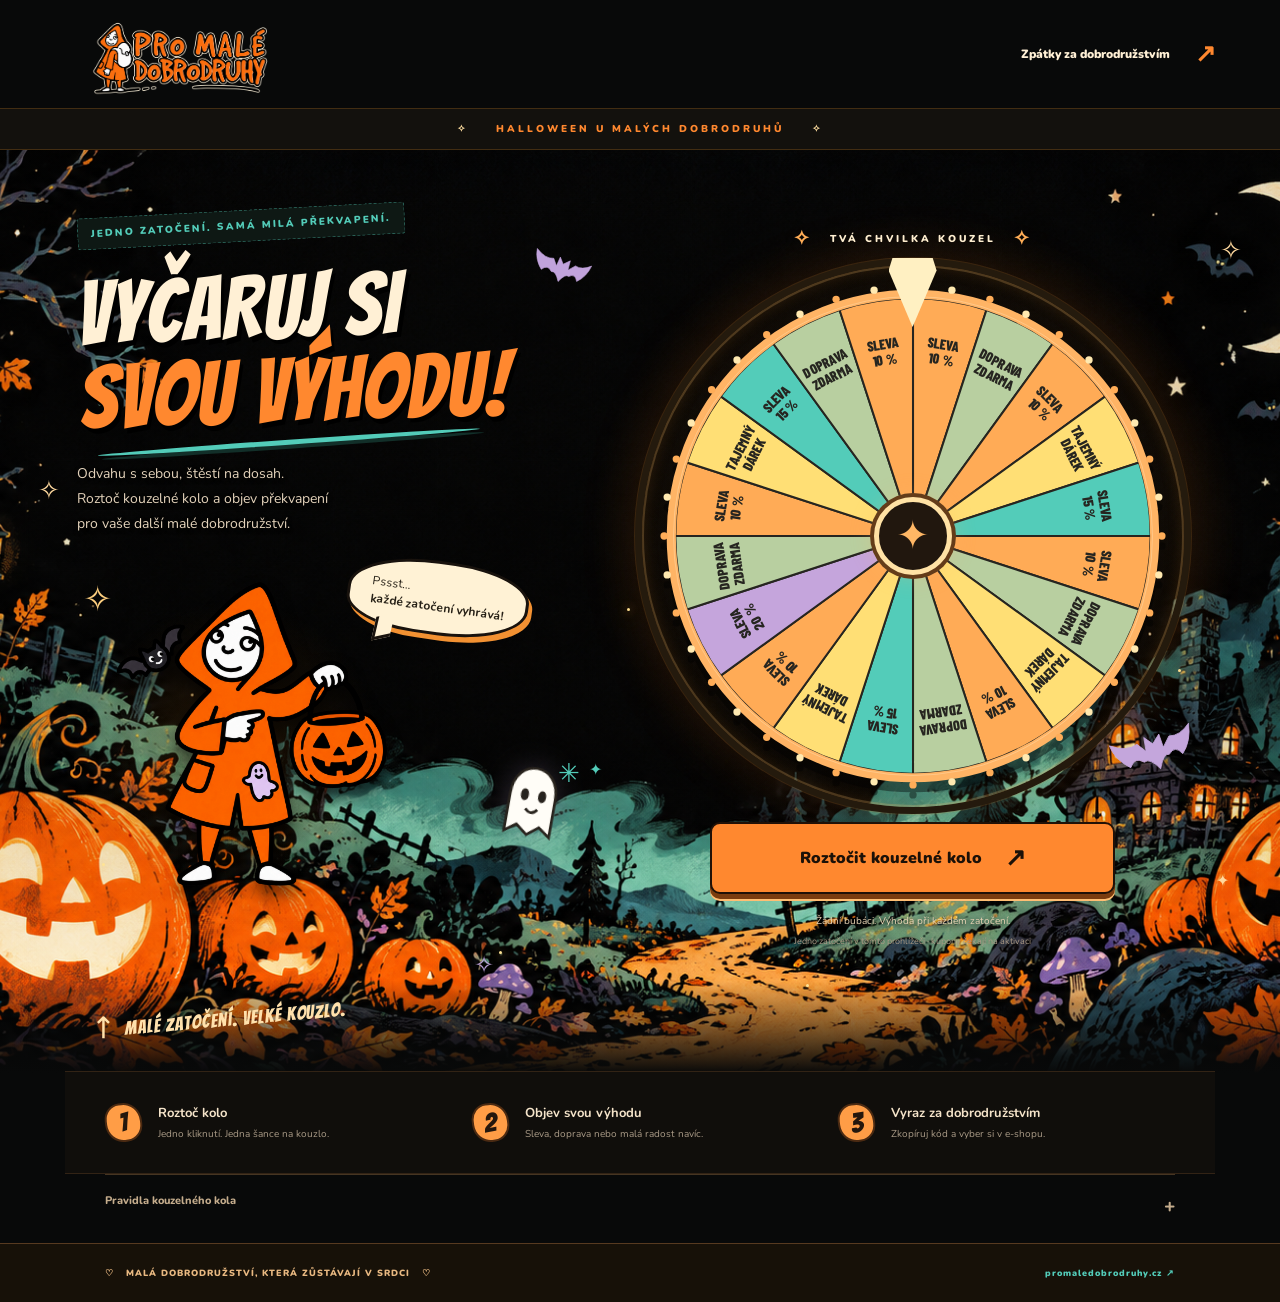
==== commit 3c8a648d: "Remove extra rewards overview section" ====
--- a/index.html
+++ b/index.html
@@ -4,6 +4,6 @@
 <main><div class="season"><span>✧</span> HALLOWEEN U MALÝCH DOBRODRUHŮ <span>✧</span></div><section class="hero"><div class="midnight-stars" aria-hidden="true"><span>✧</span><span>✦</span><span>✧</span><span>✦</span><span>✧</span></div><div class="fireflies" aria-hidden="true"><i style="--x:8%;--y:62%;--d:-1s"></i><i style="--x:24%;--y:38%;--d:-4s"></i><i style="--x:39%;--y:78%;--d:-2s"></i><i style="--x:49%;--y:16%;--d:-5s"></i><i style="--x:63%;--y:84%;--d:-3s"></i><i style="--x:84%;--y:64%;--d:-6s"></i><i style="--x:92%;--y:27%;--d:-1s"></i><i style="--x:14%;--y:90%;--d:-7s"></i></div><div class="stage-note" aria-hidden="true">Malé zatočení. Velké kouzlo.</div><div class="intro"><div class="eyebrow">JEDNO ZATOČENÍ. SAMÁ MILÁ PŘEKVAPENÍ.</div><h1>Vyčaruj si<br><span>svou výhodu!</span><svg class="bat title-bat"><use href="#bat"/></svg></h1><p class="lead">Odvahu s sebou, štěstí na dosah.<br>Roztoč kouzelné kolo a objev překvapení<br class="desktop"> pro vaše další malé dobrodružství.</p><div class="mascot-scene halloween-scene"><div class="speech">Pssst…<br><b>každé zatočení vyhrává!</b></div><img class="mascot halloween" src="dobrodruh-halloween.png" alt="Halloweenský dobrodruh v oranžovém kabátku se špičatou kapucí, dýňovou lucernou a malým netopýrem"><svg class="pumpkin p1"><use href="#pumpkin"/></svg><svg class="ghost"><use href="#ghost"/></svg><span class="spark s1">✧</span><span class="spark s2">✳</span></div></div>
 <div class="game"><div class="game-top"><span>TVÁ CHVILKA KOUZEL</span><span>↙ Zkus své štěstí</span></div><div class="wheel-wrap"><div class="pointer" aria-hidden="true"></div><svg id="wheel" viewBox="0 0 500 500" role="img" aria-label="Kolo výhod: sleva 10 procent, doprava zdarma, tajemný dárek, sleva 15 procent a sleva 20 procent"></svg><div class="hub" aria-hidden="true">✦</div><svg class="bat wheel-bat"><use href="#bat"/></svg></div><button id="spin" class="primary">Roztočit kouzelné kolo <span>↗</span></button><button id="view-result" class="view-result" hidden>Zobrazit mou výhodu a kód ↗</button><p class="game-note">Žádní bubáci. Výhoda při každém zatočení.</p><p class="demo-label">Jedno zatočení v tomto prohlížeči · kupony čekají na aktivaci</p></div></section>
 <section class="steps" aria-label="Jak to funguje"><div><span class="number">1</span><p><b>Roztoč kolo</b><br>Jedno kliknutí. Jedna šance na kouzlo.</p></div><div><span class="number">2</span><p><b>Objev svou výhodu</b><br>Sleva, doprava nebo malá radost navíc.</p></div><div><span class="number">3</span><p><b>Vyraz za dobrodružstvím</b><br>Zkopíruj kód a vyber si v e-shopu.</p></div></section>
-<section class="details"><div><span class="eyebrow">CO SE SKRÝVÁ V KOLE?</span><h2>Samá milá překvapení.</h2><p>Protože ta nejlepší kouzla jsou společné zážitky.</p></div><div class="rewards"><span>✦ Slevy 10 %, 15 % a 20 %</span><span>↗ Doprava zdarma</span><span>♡ Tajemný dárek</span></div></section><details><summary>Pravidla kouzelného kola <span>+</span></summary><div class="rules"><p>Toto je funkční ukázka připravované kampaně. Ukázkové kódy nejsou aktivované v e-shopu. Každá výhoda má jeden pevný kód společný pro všechny, kteří ji vytočí. Po zatočení se kolo uzamkne v tomto prohlížeči. Vymazání dat nebo jiný prohlížeč tento limit obejde; pro limit na příjemce emailu je nutné napojit jedinečné pozvánky.</p><p>Navržená akce: losování 31. 10. 2026, uplatnění do 2. 11. 2026, 23:59 (čas v Praze). Sleva 10 % od 800 Kč (šance 35 %), doprava od 700 Kč (25 %), dárek od 1 000 Kč (20 %), sleva 15 % od 1 200 Kč (15 %), sleva 20 % od 1 500 Kč s maximální slevou 500 Kč (5 %). Výhody nelze kombinovat. Podmínky a dostupnost dárku je nutné před spuštěním potvrdit.</p></div></details></main>
+<details><summary>Pravidla kouzelného kola <span>+</span></summary><div class="rules"><p>Toto je funkční ukázka připravované kampaně. Ukázkové kódy nejsou aktivované v e-shopu. Každá výhoda má jeden pevný kód společný pro všechny, kteří ji vytočí. Po zatočení se kolo uzamkne v tomto prohlížeči. Vymazání dat nebo jiný prohlížeč tento limit obejde; pro limit na příjemce emailu je nutné napojit jedinečné pozvánky.</p><p>Navržená akce: losování 31. 10. 2026, uplatnění do 2. 11. 2026, 23:59 (čas v Praze). Sleva 10 % od 800 Kč (šance 35 %), doprava od 700 Kč (25 %), dárek od 1 000 Kč (20 %), sleva 15 % od 1 200 Kč (15 %), sleva 20 % od 1 500 Kč s maximální slevou 500 Kč (5 %). Výhody nelze kombinovat. Podmínky a dostupnost dárku je nutné před spuštěním potvrdit.</p></div></details></main>
 <footer><span>♡ &nbsp; MALÁ DOBRODRUŽSTVÍ, KTERÁ ZŮSTÁVAJÍ V SRDCI &nbsp; ♡</span><a href="https://www.promaledobrodruhy.cz/" target="_blank" rel="noopener">promaledobrodruhy.cz ↗</a></footer>
 <dialog id="result"><button id="close" class="close" aria-label="Zavřít">×</button><span class="eyebrow">ABRAKADABRA… JE TO TVOJE!</span><h2 id="result-title"></h2><p id="condition"></p><div class="code-box"><span id="code"></span><button id="copy">Zkopírovat</button></div><p id="copy-status" role="status"></p><a class="primary" href="https://www.promaledobrodruhy.cz/" target="_blank" rel="noopener">Vybrat si dobrodružství ↗</a><p class="modal-note">Pevný kód · před uplatněním musí být aktivován v e-shopu.<br>Navržená platnost do 2. 11. 2026, 23:59.</p></dialog><script src="app.js"></script></body></html>
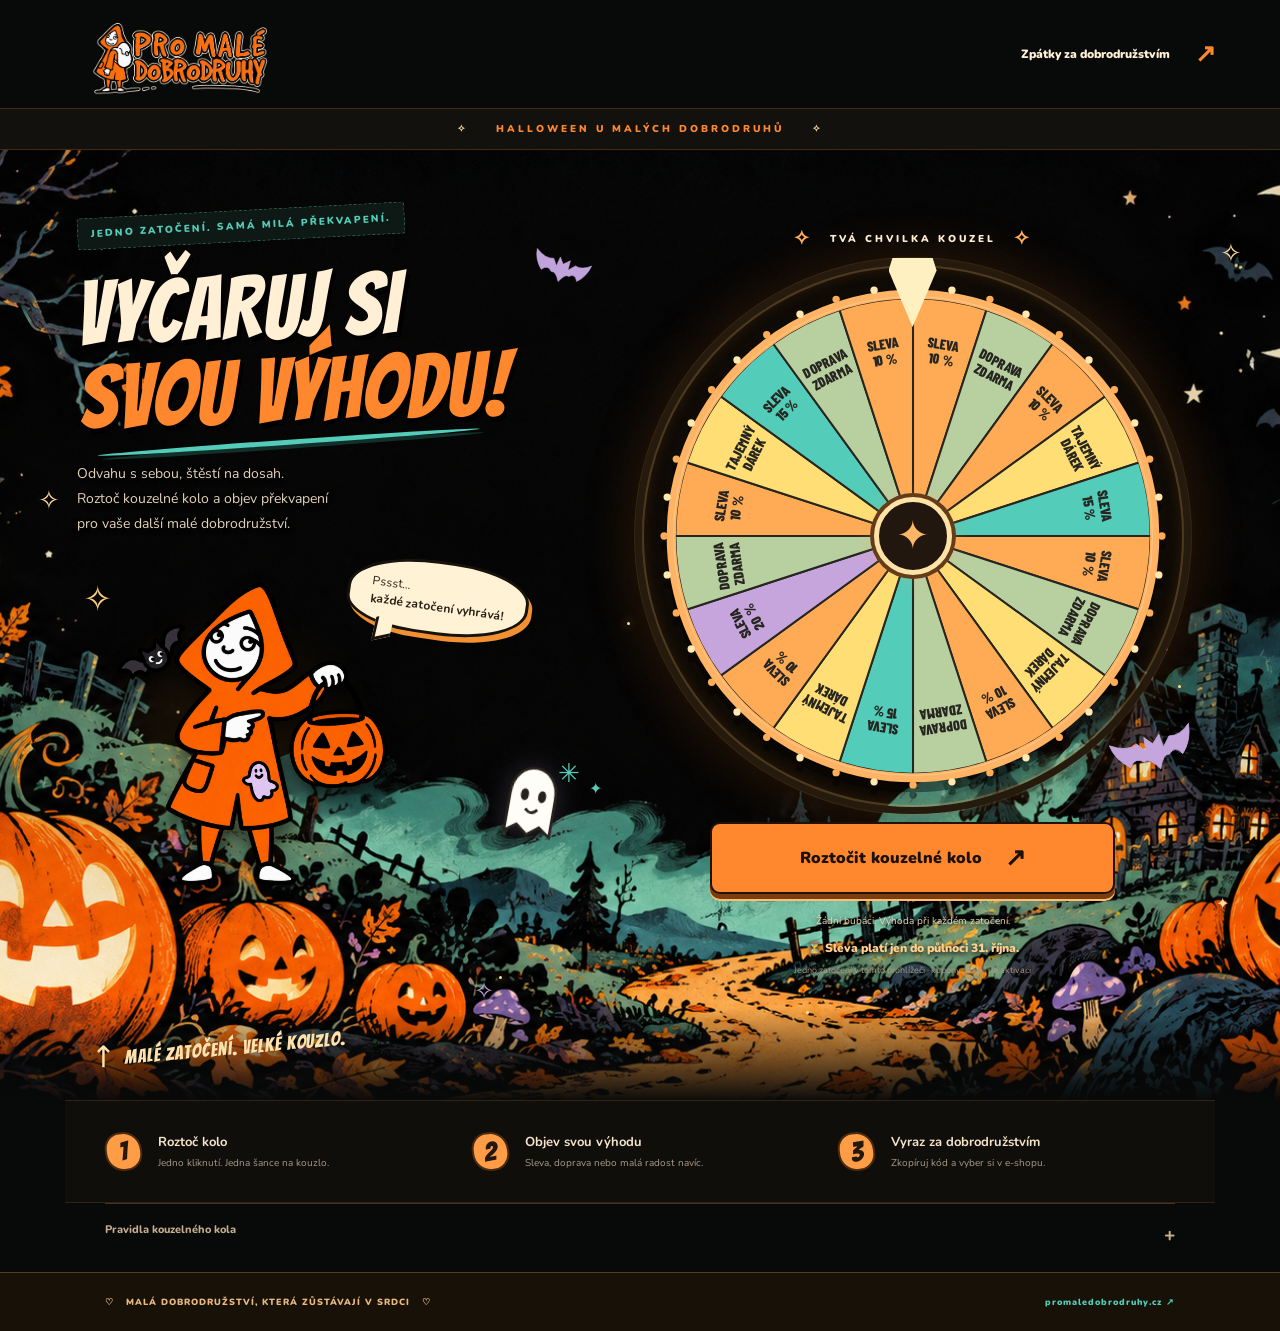
==== commit ef25ffaf: "State that Halloween discount expires at midnight" ====
--- a/index.html
+++ b/index.html
@@ -2,8 +2,8 @@
 <svg width="0" height="0" class="symbols" aria-hidden="true"><defs><symbol id="pumpkin" viewBox="0 0 160 140"><path d="M78 29q-8-19 6-24l10 6-9 21" fill="#7dbf6a"/><path d="M80 35C12 4-14 119 49 128q30 15 63-1c67-15 41-124-32-92Z" fill="#ff7a1a"/><path d="M65 34c-30 13-29 76-8 94M93 34c27 15 28 75 9 94M78 34v96" fill="none"/><path d="m35 73 15-18 9 22Zm64 4 13-22 13 18ZM47 94l18 7 12-9 13 10 22-8q-29 40-65 0Z" fill="#252420" stroke-width="3"/></symbol><symbol id="bat" viewBox="0 0 120 65"><path d="M7 9q20 14 35 8l9 12 2-18 9 11 11-10 1 18 11-12q14 4 29-9-3 23-18 36-7-14-17-4-7-4-16 15-10-18-18-14-10-11-19 2Q9 29 7 9Z" fill="currentColor" stroke="currentColor"/></symbol><symbol id="ghost" viewBox="0 0 100 120"><path d="M16 106V49C16-7 84-7 84 49v57l-17-12-17 13-17-13Z" fill="#fffdf7"/><ellipse cx="38" cy="48" rx="4" ry="7" fill="#24231f"/><ellipse cx="64" cy="48" rx="4" ry="7" fill="#24231f"/><path d="M42 69q10 10 18-1" fill="none"/></symbol></defs></svg>
 <header><a class="brand" href="#" aria-label="Pro malé dobrodruhy"><img class="brand-logo" src="logo-transparent.png" alt="Pro malé dobrodruhy" width="368" height="180"></a><a class="shop-link" href="https://www.promaledobrodruhy.cz/" target="_blank" rel="noopener">Zpátky za dobrodružstvím <span>↗</span></a></header>
 <main><div class="season"><span>✧</span> HALLOWEEN U MALÝCH DOBRODRUHŮ <span>✧</span></div><section class="hero"><div class="midnight-stars" aria-hidden="true"><span>✧</span><span>✦</span><span>✧</span><span>✦</span><span>✧</span></div><div class="fireflies" aria-hidden="true"><i style="--x:8%;--y:62%;--d:-1s"></i><i style="--x:24%;--y:38%;--d:-4s"></i><i style="--x:39%;--y:78%;--d:-2s"></i><i style="--x:49%;--y:16%;--d:-5s"></i><i style="--x:63%;--y:84%;--d:-3s"></i><i style="--x:84%;--y:64%;--d:-6s"></i><i style="--x:92%;--y:27%;--d:-1s"></i><i style="--x:14%;--y:90%;--d:-7s"></i></div><div class="stage-note" aria-hidden="true">Malé zatočení. Velké kouzlo.</div><div class="intro"><div class="eyebrow">JEDNO ZATOČENÍ. SAMÁ MILÁ PŘEKVAPENÍ.</div><h1>Vyčaruj si<br><span>svou výhodu!</span><svg class="bat title-bat"><use href="#bat"/></svg></h1><p class="lead">Odvahu s sebou, štěstí na dosah.<br>Roztoč kouzelné kolo a objev překvapení<br class="desktop"> pro vaše další malé dobrodružství.</p><div class="mascot-scene halloween-scene"><div class="speech">Pssst…<br><b>každé zatočení vyhrává!</b></div><img class="mascot halloween" src="dobrodruh-halloween.png" alt="Halloweenský dobrodruh v oranžovém kabátku se špičatou kapucí, dýňovou lucernou a malým netopýrem"><svg class="pumpkin p1"><use href="#pumpkin"/></svg><svg class="ghost"><use href="#ghost"/></svg><span class="spark s1">✧</span><span class="spark s2">✳</span></div></div>
-<div class="game"><div class="game-top"><span>TVÁ CHVILKA KOUZEL</span><span>↙ Zkus své štěstí</span></div><div class="wheel-wrap"><div class="pointer" aria-hidden="true"></div><svg id="wheel" viewBox="0 0 500 500" role="img" aria-label="Kolo výhod: sleva 10 procent, doprava zdarma, tajemný dárek, sleva 15 procent a sleva 20 procent"></svg><div class="hub" aria-hidden="true">✦</div><svg class="bat wheel-bat"><use href="#bat"/></svg></div><button id="spin" class="primary">Roztočit kouzelné kolo <span>↗</span></button><button id="view-result" class="view-result" hidden>Zobrazit mou výhodu a kód ↗</button><p class="game-note">Žádní bubáci. Výhoda při každém zatočení.</p><p class="demo-label">Jedno zatočení v tomto prohlížeči · kupony čekají na aktivaci</p></div></section>
+<div class="game"><div class="game-top"><span>TVÁ CHVILKA KOUZEL</span><span>↙ Zkus své štěstí</span></div><div class="wheel-wrap"><div class="pointer" aria-hidden="true"></div><svg id="wheel" viewBox="0 0 500 500" role="img" aria-label="Kolo výhod: sleva 10 procent, doprava zdarma, tajemný dárek, sleva 15 procent a sleva 20 procent"></svg><div class="hub" aria-hidden="true">✦</div><svg class="bat wheel-bat"><use href="#bat"/></svg></div><button id="spin" class="primary">Roztočit kouzelné kolo <span>↗</span></button><button id="view-result" class="view-result" hidden>Zobrazit mou výhodu a kód ↗</button><p class="game-note">Žádní bubáci. Výhoda při každém zatočení.</p><p class="deadline" style="margin:12px 0 8px;color:#ffcf8e;font-size:12px;font-weight:900;text-shadow:0 2px 5px #000">⏳ Sleva platí jen do půlnoci 31. října.</p><p class="demo-label">Jedno zatočení v tomto prohlížeči · kupony čekají na aktivaci</p></div></section>
 <section class="steps" aria-label="Jak to funguje"><div><span class="number">1</span><p><b>Roztoč kolo</b><br>Jedno kliknutí. Jedna šance na kouzlo.</p></div><div><span class="number">2</span><p><b>Objev svou výhodu</b><br>Sleva, doprava nebo malá radost navíc.</p></div><div><span class="number">3</span><p><b>Vyraz za dobrodružstvím</b><br>Zkopíruj kód a vyber si v e-shopu.</p></div></section>
-<details><summary>Pravidla kouzelného kola <span>+</span></summary><div class="rules"><p>Toto je funkční ukázka připravované kampaně. Ukázkové kódy nejsou aktivované v e-shopu. Každá výhoda má jeden pevný kód společný pro všechny, kteří ji vytočí. Po zatočení se kolo uzamkne v tomto prohlížeči. Vymazání dat nebo jiný prohlížeč tento limit obejde; pro limit na příjemce emailu je nutné napojit jedinečné pozvánky.</p><p>Navržená akce: losování 31. 10. 2026, uplatnění do 2. 11. 2026, 23:59 (čas v Praze). Sleva 10 % od 800 Kč (šance 35 %), doprava od 700 Kč (25 %), dárek od 1 000 Kč (20 %), sleva 15 % od 1 200 Kč (15 %), sleva 20 % od 1 500 Kč s maximální slevou 500 Kč (5 %). Výhody nelze kombinovat. Podmínky a dostupnost dárku je nutné před spuštěním potvrdit.</p></div></details></main>
+<details><summary>Pravidla kouzelného kola <span>+</span></summary><div class="rules"><p>Toto je funkční ukázka připravované kampaně. Ukázkové kódy nejsou aktivované v e-shopu. Každá výhoda má jeden pevný kód společný pro všechny, kteří ji vytočí. Po zatočení se kolo uzamkne v tomto prohlížeči. Vymazání dat nebo jiný prohlížeč tento limit obejde; pro limit na příjemce emailu je nutné napojit jedinečné pozvánky.</p><p>Navržená akce: losování 31. 10. 2026, uplatnění jen do půlnoci 31. 10. 2026 (čas v Praze). Sleva 10 % od 800 Kč (šance 35 %), doprava od 700 Kč (25 %), dárek od 1 000 Kč (20 %), sleva 15 % od 1 200 Kč (15 %), sleva 20 % od 1 500 Kč s maximální slevou 500 Kč (5 %). Výhody nelze kombinovat. Podmínky a dostupnost dárku je nutné před spuštěním potvrdit.</p></div></details></main>
 <footer><span>♡ &nbsp; MALÁ DOBRODRUŽSTVÍ, KTERÁ ZŮSTÁVAJÍ V SRDCI &nbsp; ♡</span><a href="https://www.promaledobrodruhy.cz/" target="_blank" rel="noopener">promaledobrodruhy.cz ↗</a></footer>
-<dialog id="result"><button id="close" class="close" aria-label="Zavřít">×</button><span class="eyebrow">ABRAKADABRA… JE TO TVOJE!</span><h2 id="result-title"></h2><p id="condition"></p><div class="code-box"><span id="code"></span><button id="copy">Zkopírovat</button></div><p id="copy-status" role="status"></p><a class="primary" href="https://www.promaledobrodruhy.cz/" target="_blank" rel="noopener">Vybrat si dobrodružství ↗</a><p class="modal-note">Pevný kód · před uplatněním musí být aktivován v e-shopu.<br>Navržená platnost do 2. 11. 2026, 23:59.</p></dialog><script src="app.js"></script></body></html>
+<dialog id="result"><button id="close" class="close" aria-label="Zavřít">×</button><span class="eyebrow">ABRAKADABRA… JE TO TVOJE!</span><h2 id="result-title"></h2><p id="condition"></p><div class="code-box"><span id="code"></span><button id="copy">Zkopírovat</button></div><p id="copy-status" role="status"></p><a class="primary" href="https://www.promaledobrodruhy.cz/" target="_blank" rel="noopener">Vybrat si dobrodružství ↗</a><p class="modal-note">Pevný kód · před uplatněním musí být aktivován v e-shopu.<br>Sleva platí jen do půlnoci 31. října 2026 (čas v Praze).</p></dialog><script src="app.js"></script></body></html>
